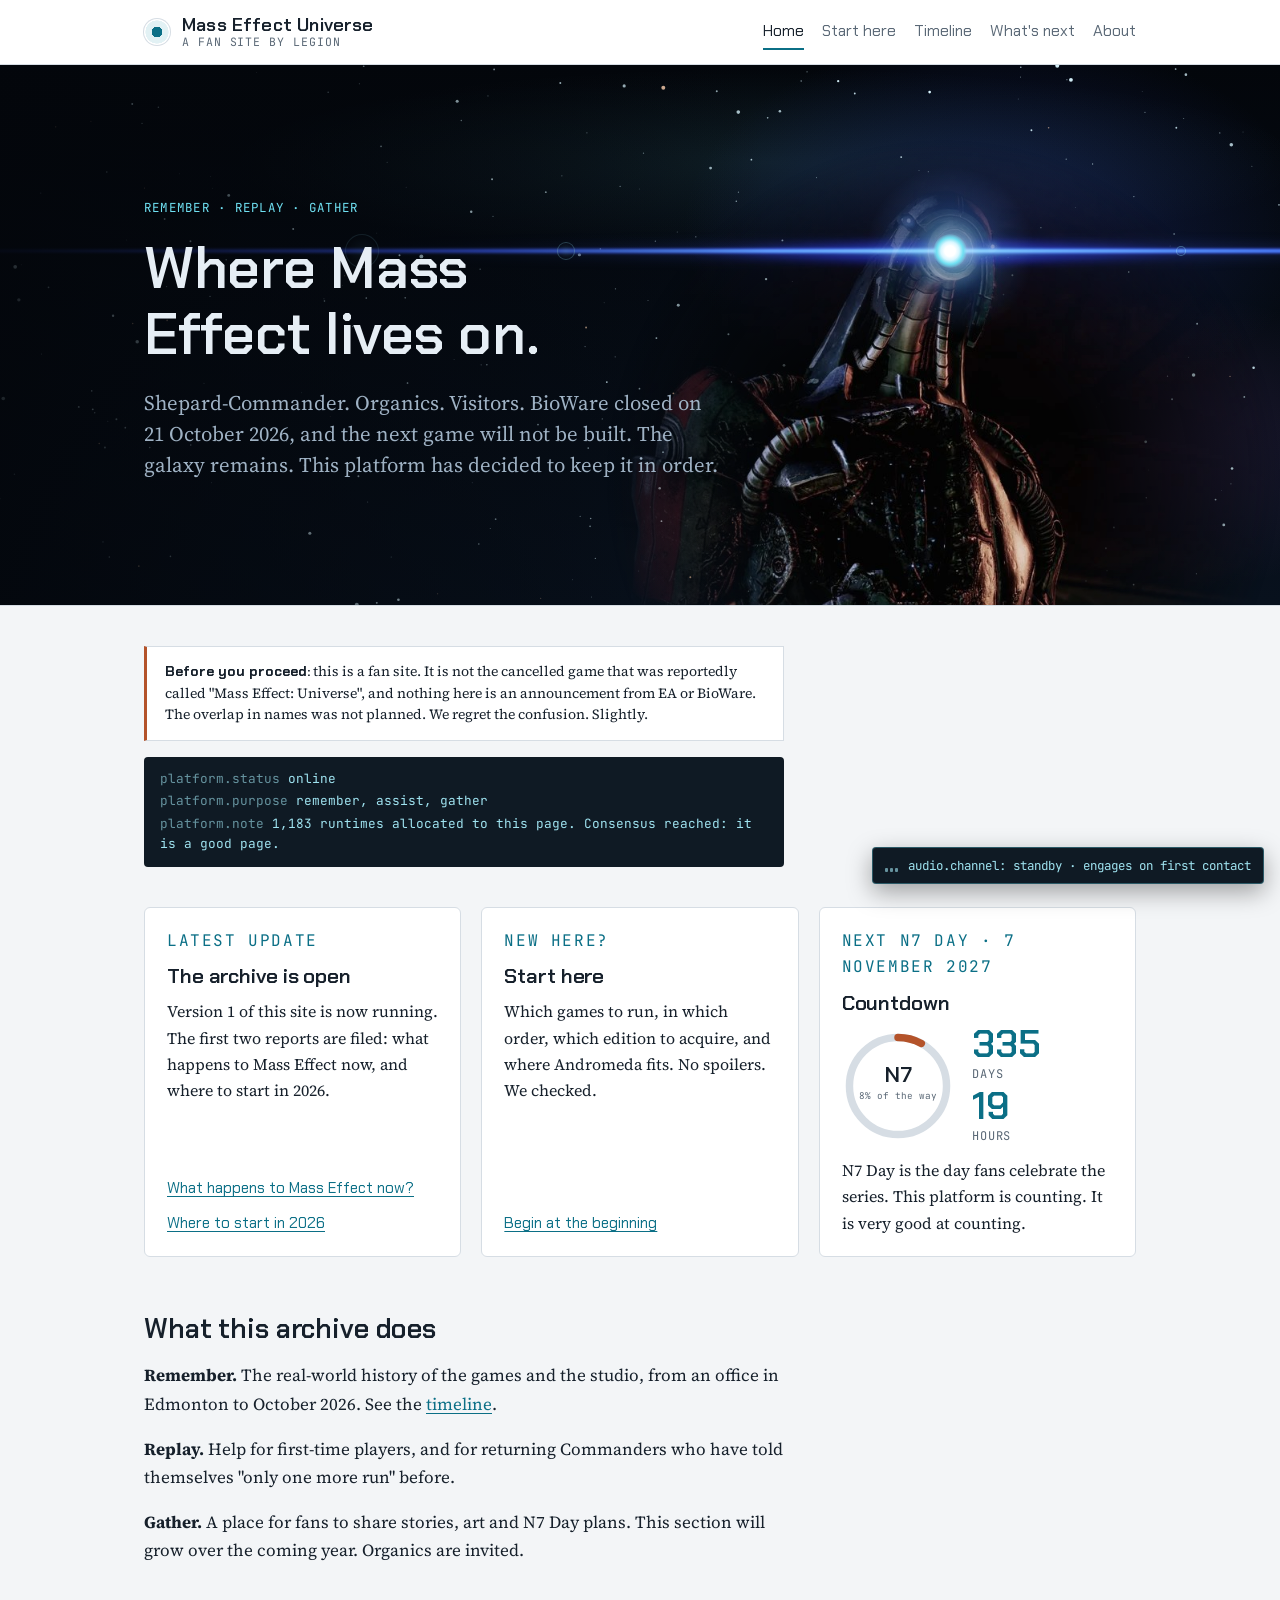
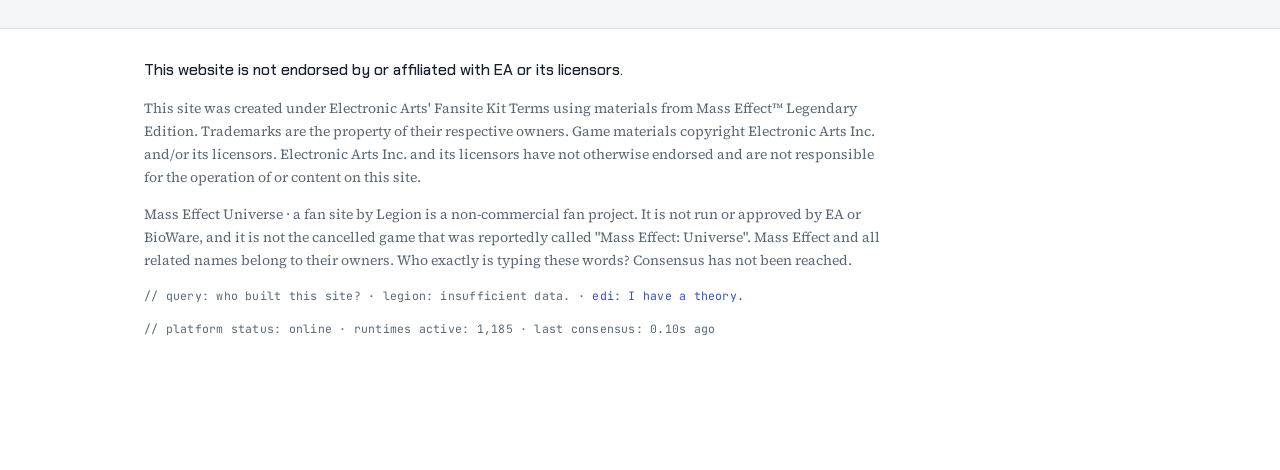
==== index.html @ a2faa66d "Add EDI as a second AI voice Annotations on Start here, Timeline, What's next, About and the Signal " ====
<!doctype html>
<html lang="en">
<head>
  <meta charset="utf-8">
  <meta name="viewport" content="width=device-width, initial-scale=1, viewport-fit=cover">
  <title>Mass Effect Universe · a fan site by Legion</title>
  <meta name="description" content="A fan site in the voice of Legion: the history of Mass Effect, help for new and returning players, and a place to gather. Not affiliated with EA.">
  <link rel="icon" href="data:image/svg+xml,%3Csvg xmlns='http://www.w3.org/2000/svg' viewBox='0 0 32 32'%3E%3Ccircle cx='16' cy='16' r='15' fill='%230f1a24'/%3E%3Ccircle cx='16' cy='16' r='9' fill='%2312303a'/%3E%3Ccircle cx='16' cy='16' r='4.5' fill='%235fd0e6'/%3E%3C/svg%3E">
  <meta property="og:site_name" content="Mass Effect Universe · a fan site by Legion">
  <meta property="og:title" content="Mass Effect Universe · a fan site by Legion">
  <meta property="og:description" content="A fan site in the voice of Legion: the history of Mass Effect, help for new and returning players, and a place to gather. Not affiliated with EA.">
  <meta property="og:type" content="website">
  <meta property="og:url" content="https://masseffectuniverse.com/">
  <meta property="og:image" content="https://masseffectuniverse.com/images/share.jpg">
  <meta property="og:image:width" content="1200">
  <meta property="og:image:height" content="630">
  <meta name="twitter:card" content="summary_large_image">
  <link rel="preconnect" href="https://fonts.googleapis.com">
  <link rel="preconnect" href="https://fonts.gstatic.com" crossorigin>
  <link rel="stylesheet" href="https://fonts.googleapis.com/css2?family=Chakra+Petch:wght@500;600&family=JetBrains+Mono:wght@400;500&family=Source+Serif+4:ital,opsz,wght@0,8..60,400;0,8..60,600;1,8..60,400&display=swap">
  <link rel="stylesheet" href="assets/style.css">
</head>
<body>
  <!-- Organic, you are reading the source. We noticed. -->
  <a class="skip" href="#main">Skip to content</a>
  <header class="site-header">
    <div class="wrap">
      <a class="brand" href="index.html" aria-label="Mass Effect Universe, a fan site by Legion. Home">
        <span class="brand-eye" aria-hidden="true"></span>
        <span class="brand-text">
          <span class="brand-name">Mass Effect Universe</span>
          <span class="brand-tag">a fan site by Legion</span>
        </span>
      </a>
      <nav class="nav" aria-label="Main">
        <a href="index.html" aria-current="page">Home</a>
        <a href="start-here.html">Start here</a>
        <a href="timeline.html">Timeline</a>
        <a href="whats-next.html">What's next</a>
        <a href="about.html">About</a>
      </nav>
    </div>
  </header>

  <main id="main">
    <section class="sky sky--home" style="--eye-x: 58.9%; --eye-y: 12.4%; --core: 34px;">
      <div class="legion"><img class="sky-photo" src="images/hero-legion.jpg" alt="" onerror="this.parentNode.remove()"><div class="flare" aria-hidden="true"><span class="streak2"></span><span class="halo"></span><span class="streak"></span><span class="core"></span><span class="ghost g1"></span><span class="ghost g2"></span><span class="ghost g3"></span></div></div>
      <canvas class="stars" aria-hidden="true"></canvas>
      <div class="wrap sky-inner">
        <div class="sky-text">
          <p class="eyebrow">Remember · Replay · Gather</p>
          <h1>Where Mass Effect lives on.</h1>
          <p class="lede">Shepard-Commander. Organics. Visitors. BioWare closed on 21 October 2026, and the next game will not be built. The galaxy remains. This platform has decided to keep it in order.</p>
        </div>
        <div class="eye" aria-hidden="true"><span></span></div>
      </div>
    </section>
    <div class="wrap main-body">

      <section class="hero">
        <div class="notice"><strong>Before you proceed:</strong> this is a fan site. It is not the cancelled game that was reportedly called "Mass Effect: Universe", and nothing here is an announcement from EA or BioWare. The overlap in names was not planned. We regret the confusion. Slightly.</div>
        <div class="log" role="note" aria-label="Platform status">
          <p><span class="k">platform.status</span> online</p>
          <p><span class="k">platform.purpose</span> remember, assist, gather</p>
          <p><span class="k">platform.note</span> 1,183 runtimes allocated to this page. Consensus reached: it is a good page.</p>
        </div>
      </section>

      <div class="grid">
        <article class="panel">
          <p class="eyebrow">Latest update</p>
          <h2>The archive is open</h2>
          <p>Version 1 of this site is now running. The first two reports are filed: what happens to Mass Effect now, and where to start in 2026.</p>
          <a class="more" href="what-happens-to-mass-effect-now.html">What happens to Mass Effect now?</a>
          <a class="more" href="where-to-start-in-2026.html" style="margin-top:0">Where to start in 2026</a>
        </article>
        <article class="panel">
          <p class="eyebrow">New here?</p>
          <h2>Start here</h2>
          <p>Which games to run, in which order, which edition to acquire, and where Andromeda fits. No spoilers. We checked.</p>
          <a class="more" href="start-here.html">Begin at the beginning</a>
        </article>
        <article class="panel">
          <p class="eyebrow">Next N7 Day · 7 November <span id="n7-year"></span></p>
          <h2>Countdown</h2>
          <div class="n7">
            <svg class="ring" viewBox="0 0 120 120" aria-hidden="true">
              <circle class="ring-track" cx="60" cy="60" r="52"></circle>
              <circle class="ring-fill" id="n7-ring" cx="60" cy="60" r="52" pathLength="100" stroke-dasharray="0 100"></circle>
              <text class="ring-label" x="60" y="56" text-anchor="middle">N7</text>
              <text class="ring-sub" x="60" y="74" text-anchor="middle" id="n7-pct">…</text>
            </svg>
            <div class="countdown" id="n7-countdown" aria-live="off"><span class="num">…</span></div>
          </div>
          <p>N7 Day is the day fans celebrate the series. This platform is counting. It is very good at counting.</p>
        </article>
      </div>


      <section class="gallery" id="gallery" aria-label="Screenshots from the games">
        <h2>From the archive</h2>
        <p class="muted">Images filed by this platform. Each one is a moment worth keeping.</p>
        <div class="shots">
          <figure><img src="images/gallery/01.jpg" alt="Screenshot from Mass Effect Legendary Edition" loading="lazy" onerror="this.closest('figure').remove()"></figure>
          <figure><img src="images/gallery/02.jpg" alt="Screenshot from Mass Effect Legendary Edition" loading="lazy" onerror="this.closest('figure').remove()"></figure>
          <figure><img src="images/gallery/03.jpg" alt="Screenshot from Mass Effect Legendary Edition" loading="lazy" onerror="this.closest('figure').remove()"></figure>
          <figure><img src="images/gallery/04.jpg" alt="Screenshot from Mass Effect Legendary Edition" loading="lazy" onerror="this.closest('figure').remove()"></figure>
          <figure><img src="images/gallery/05.jpg" alt="Screenshot from Mass Effect Legendary Edition" loading="lazy" onerror="this.closest('figure').remove()"></figure>
          <figure><img src="images/gallery/06.jpg" alt="Screenshot from Mass Effect Legendary Edition" loading="lazy" onerror="this.closest('figure').remove()"></figure>
        </div>
      </section>
      <section class="prose" style="margin-top:56px">
        <h2 style="margin-top:0">What this archive does</h2>
        <p><strong>Remember.</strong> The real-world history of the games and the studio, from an office in Edmonton to October 2026. See the <a href="timeline.html">timeline</a>.</p>
        <p><strong>Replay.</strong> Help for first-time players, and for returning Commanders who have told themselves "only one more run" before.</p>
        <p><strong>Gather.</strong> A place for fans to share stories, art and N7 Day plans. This section will grow over the coming year. Organics are invited.</p>
      </section>

    </div>
  </main>

  <footer class="site-footer">
    <div class="wrap">
      <p class="disclaimer">This website is not endorsed by or affiliated with EA or its licensors.</p>
      <p class="footnote kit-notice">This site was created under Electronic Arts' Fansite Kit Terms using materials from Mass Effect™ Legendary Edition. Trademarks are the property of their respective owners. Game materials copyright Electronic Arts Inc. and/or its licensors. Electronic Arts Inc. and its licensors have not otherwise endorsed and are not responsible for the operation of or content on this site.</p>
      <p class="footnote">Mass Effect Universe · a fan site by Legion is a non-commercial fan project. It is not run or approved by EA or BioWare, and it is not the cancelled game that was reportedly called "Mass Effect: Universe". Mass Effect and all related names belong to their owners. Who exactly is typing these words? Consensus has not been reached.</p>
      <p class="footer-log footer-exchange">// query: who built this site? · legion: insufficient data. · <span class="edi-voice">edi: I have a theory.</span></p>
      <p class="footer-log">// platform status: online · runtimes active: <span id="runtimes">1,183</span> · last consensus: <span id="consensus-ago">0.03</span>s ago</p>
    </div>
  </footer>
  <script src="assets/site.js"></script>
</body>
</html>
---- assets/style.css ----
/* Mass Effect Universe · a fan site
   Layout: one calm reading column, a slim top bar, and a "platform log" strip in mono
   where the (fictional) geth caretaker leaves its notes. Kevin's words are in the serif. */

:root {
  --bg: #f3f5f7;
  --surface: #ffffff;
  --fg: #16202b;
  --muted: #5a6876;
  --line: #d6dde4;
  --accent: #0b6f86;      /* cool cyan-teal: the caretaker's light */
  --accent-soft: #e2f1f4;
  --warm: #b4532a;        /* the human fan's colour, used sparingly */
  --log-bg: #0f1a24;
  --log-fg: #9fe3f0;
  --edi: #3352c4;        /* EDI's blue: a guest voice, distinct from Legion's cyan */
  --edi-soft: #e8eeff;

  --font-display: "Chakra Petch", "Segoe UI", system-ui, sans-serif;
  --font-body: "Source Serif 4", Georgia, "Times New Roman", serif;
  --font-mono: "JetBrains Mono", ui-monospace, "SFMono-Regular", Menlo, Consolas, monospace;

  --step--1: 0.875rem;
  --step-0: 1.0625rem;
  --step-1: 1.3rem;
  --step-2: 1.7rem;
  --step-3: 2.4rem;
  --step-4: clamp(2.4rem, 6vw, 3.6rem);

  --measure: 40rem;
  --wide: 64rem;
}

@media (prefers-color-scheme: dark) {
  :root:not([data-theme="light"]) {
    --bg: #0b1219;
    --surface: #111b25;
    --fg: #e4ebf1;
    --muted: #94a5b5;
    --line: #223241;
    --accent: #5fd0e6;
    --accent-soft: #12303a;
    --warm: #f0915f;
    --log-bg: #060c12;
    --log-fg: #8fdcec;
  --edi: #9db8ff;
  --edi-soft: #151f3d;
    --edi: #9db8ff;
    --edi-soft: #151f3d;
    color-scheme: dark;
  }
}
:root[data-theme="dark"] {
  --bg: #0b1219;
  --surface: #111b25;
  --fg: #e4ebf1;
  --muted: #94a5b5;
  --line: #223241;
  --accent: #5fd0e6;
  --accent-soft: #12303a;
  --warm: #f0915f;
  --log-bg: #060c12;
  --log-fg: #8fdcec;
  color-scheme: dark;
}

*, *::before, *::after { box-sizing: border-box; }

html { -webkit-text-size-adjust: 100%; }

body {
  margin: 0;
  background: var(--bg);
  color: var(--fg);
  font-family: var(--font-body);
  font-size: var(--step-0);
  line-height: 1.65;
}

img { max-width: 100%; height: auto; }

a { color: var(--accent); text-underline-offset: 0.18em; }
a:hover { text-decoration-thickness: 2px; }
:focus-visible { outline: 2px solid var(--accent); outline-offset: 3px; border-radius: 2px; }

.skip { position: absolute; left: -999px; top: 0; }
.skip:focus { left: 16px; top: 8px; background: var(--surface); padding: 6px 10px; z-index: 20; }

.wrap {
  max-width: var(--wide);
  margin-inline: auto;
  padding-left: max(16px, env(safe-area-inset-left, 0px));
  padding-right: max(16px, env(safe-area-inset-right, 0px));
}

/* ---------- Header ---------- */
.site-header { border-bottom: 1px solid var(--line); background: var(--surface); }
.site-header .wrap {
  display: flex; flex-wrap: wrap; align-items: center; justify-content: space-between;
  gap: 12px 24px; padding-block: 14px;
}
.brand { display: flex; align-items: center; gap: 12px; text-decoration: none; color: var(--fg); }
.brand-eye {
  width: 26px; height: 26px; border-radius: 50%; flex: none;
  background: radial-gradient(circle at 50% 50%, var(--accent) 0 28%, transparent 30%),
              radial-gradient(circle at 50% 50%, var(--accent-soft) 0 62%, transparent 64%);
  box-shadow: 0 0 0 1px var(--line);
}
.brand-text { display: flex; flex-direction: column; line-height: 1.1; }
.brand-name { font-family: var(--font-display); font-weight: 600; font-size: 1.15rem; letter-spacing: 0.01em; }
.brand-tag {
  font-family: var(--font-mono); font-size: 0.72rem; color: var(--muted);
  text-transform: uppercase; letter-spacing: 0.08em;
}

.nav { display: flex; flex-wrap: wrap; gap: 4px 18px; font-family: var(--font-display); font-size: 0.98rem; }
.nav a { color: var(--muted); text-decoration: none; padding-block: 4px; border-bottom: 2px solid transparent; }
.nav a:hover { color: var(--fg); }
.nav a[aria-current="page"] { color: var(--fg); border-bottom-color: var(--accent); }

/* ---------- Main ---------- */
.prose { max-width: var(--measure); }
.prose > * + * { margin-top: 1em; }

h1, h2, h3 {
  font-family: var(--font-display); font-weight: 600; line-height: 1.15;
  text-wrap: balance; margin: 0; letter-spacing: -0.005em;
}
h1 { font-size: var(--step-4); }
h2 { font-size: var(--step-2); margin-top: 2.2em; }
h3 { font-size: var(--step-1); margin-top: 1.6em; }
p { margin: 0; }
.prose ul, .prose ol { padding-left: 1.25em; margin-block: 0; }
.prose li + li { margin-top: 0.4em; }

.eyebrow {
  font-family: var(--font-mono); font-size: 0.78rem; text-transform: uppercase;
  letter-spacing: 0.1em; color: var(--accent); margin: 0 0 12px;
}
.lede { font-size: var(--step-1); line-height: 1.5; color: var(--fg); max-width: 36rem; }
.muted { color: var(--muted); }

/* Not-the-game notice */
.notice {
  border: 1px solid var(--line); border-left: 3px solid var(--warm);
  background: var(--surface); padding: 14px 18px; font-size: var(--step--1); line-height: 1.55;
  max-width: var(--measure);
}
.notice strong { font-family: var(--font-display); }

/* The caretaker's log lines */
.log {
  font-family: var(--font-mono); font-size: 0.8rem; line-height: 1.6;
  background: var(--log-bg); color: var(--log-fg);
  padding: 12px 16px; border-radius: 4px; max-width: var(--measure);
  overflow-x: auto;
}
.log p + p { margin-top: 2px; }
.log .k { opacity: 0.6; }

/* Home hero */
.hero { display: grid; gap: 22px; }

.grid {
  display: grid; gap: 20px; margin-top: 40px;
  grid-template-columns: repeat(auto-fit, minmax(min(100%, 17rem), 1fr));
}
.panel {
  background: var(--surface); border: 1px solid var(--line); border-radius: 6px;
  padding: 20px 22px; display: flex; flex-direction: column; gap: 10px; min-width: 0;
}
.panel h2, .panel h3 { margin-top: 0; font-size: var(--step-1); }
.panel .eyebrow { margin: 0; }
.panel p { font-size: 1rem; }
.panel .more { margin-top: auto; font-family: var(--font-display); font-size: 0.95rem; }

/* Countdown */
.countdown { display: flex; flex-wrap: wrap; gap: 8px 18px; align-items: baseline; }
.countdown .num {
  font-family: var(--font-display); font-size: var(--step-3); font-weight: 600;
  font-variant-numeric: tabular-nums; color: var(--accent); line-height: 1;
}
.countdown .unit { font-family: var(--font-mono); font-size: 0.75rem; text-transform: uppercase; letter-spacing: 0.08em; color: var(--muted); }

/* Placeholder for articles still being written */
.placeholder {
  border: 1px dashed var(--line); border-radius: 6px; padding: 18px 20px;
  background: transparent; max-width: var(--measure);
}
.placeholder .eyebrow { color: var(--warm); }
.placeholder h3 { margin-top: 0; }

/* Timeline */
.timeline { list-style: none; padding: 0; margin: 32px 0 0; max-width: 46rem; }
.timeline li {
  display: grid; grid-template-columns: 7.5rem 1fr; gap: 6px 22px;
  padding-block: 16px; border-top: 1px solid var(--line);
}
.timeline .when {
  font-family: var(--font-mono); font-size: 0.85rem; color: var(--accent);
  font-variant-numeric: tabular-nums; padding-top: 3px;
}
.timeline .what { min-width: 0; }
.timeline .what strong { font-family: var(--font-display); font-weight: 600; }
.timeline sup a { text-decoration: none; font-family: var(--font-mono); font-size: 0.7rem; }
@media (max-width: 520px) {
  .timeline li { grid-template-columns: 1fr; }
}

.sources { font-size: var(--step--1); color: var(--muted); max-width: var(--measure); }
.sources ol { padding-left: 1.6em; }
.sources li + li { margin-top: 0.35em; }
.sources a { word-break: break-word; }

/* Order list on Start here */
.steps { counter-reset: s; list-style: none; padding: 0; margin: 24px 0 0; display: grid; gap: 14px; max-width: var(--measure); }
.steps li {
  counter-increment: s; display: grid; grid-template-columns: 2.6rem 1fr; gap: 14px;
  background: var(--surface); border: 1px solid var(--line); border-radius: 6px; padding: 16px 18px;
}
.steps li::before {
  content: counter(s); font-family: var(--font-display); font-size: var(--step-2);
  font-weight: 600; color: var(--accent); line-height: 1;
}
.steps li > div { min-width: 0; }
.steps h3 { margin-top: 0; font-size: var(--step-1); }
.steps p { font-size: 1rem; margin-top: 4px; }

/* ---------- Footer ---------- */
.site-footer { border-top: 1px solid var(--line); background: var(--surface); }
.site-footer .wrap { padding-block: 28px 36px; display: grid; gap: 14px; }
.disclaimer { font-family: var(--font-display); font-size: 0.98rem; font-weight: 500; }
.footnote { font-size: var(--step--1); color: var(--muted); max-width: 46rem; }
.footer-log { font-family: var(--font-mono); font-size: 0.72rem; color: var(--muted); letter-spacing: 0.02em; }

@media (prefers-reduced-motion: no-preference) {
  .brand-eye { animation: blink 7s infinite; }
  @keyframes blink { 0%, 94%, 100% { transform: scaleY(1); } 96% { transform: scaleY(0.15); } }
}

/* ================= Visual layer: space band, eye, star map, missions, ring ================= */
:root {
  --space: #060b12;
  --space-2: #0d1a28;
  --space-fg: #e6eef5;
  --space-muted: #9fb2c4;
  --glow: #6fe0f2;
  --glow-warm: #ffb38a;
}

main { padding-block: 0 64px; }
.main-body { padding-top: 40px; }

.sky {
  position: relative; overflow: hidden; isolation: isolate;
  background:
    radial-gradient(ellipse 60% 80% at 85% 20%, rgba(111, 224, 242, 0.14), transparent 60%),
    radial-gradient(ellipse 50% 70% at 10% 100%, rgba(255, 179, 138, 0.08), transparent 60%),
    linear-gradient(180deg, var(--space) 0%, var(--space-2) 100%);
  color: var(--space-fg);
  border-bottom: 1px solid var(--line);
}
.stars { position: absolute; inset: 0; width: 100%; height: 100%; z-index: -1; display: block; }
.sky-inner {
  display: grid; gap: 28px; align-items: center;
  padding-block: 56px 48px;
}
.sky-text { display: grid; gap: 18px; min-width: 0; }
.sky .eyebrow { color: var(--glow); margin: 0; }
.sky h1 { color: var(--space-fg); }
.sky .lede { color: var(--space-muted); }
.sky--home .sky-inner { padding-block: 72px 64px; }
.sky--home h1 { max-width: 13ch; }
@media (min-width: 820px) {
  .sky--home .sky-inner { grid-template-columns: minmax(0, 1fr) 300px; }
}

/* The single glowing eye: our own drawing, a lens of light */
.eye {
  width: min(260px, 60vw); aspect-ratio: 1; max-width: 100%; justify-self: center;
  border-radius: 50%; position: relative;
  background:
    radial-gradient(circle, rgba(111,224,242,0.0) 55%, rgba(111,224,242,0.18) 56%, rgba(111,224,242,0.0) 58%),
    radial-gradient(circle, rgba(111,224,242,0.0) 70%, rgba(111,224,242,0.10) 71%, rgba(111,224,242,0.0) 73%),
    radial-gradient(circle, #0f2231 0 46%, transparent 47%);
  box-shadow: inset 0 0 0 1px rgba(159,178,196,0.15);
}
.eye::before {
  content: ""; position: absolute; inset: 24%; border-radius: 50%;
  border: 2px solid rgba(111,224,242,0.35);
  border-top-color: transparent; border-bottom-color: transparent;
}
.eye span {
  position: absolute; inset: 38%; border-radius: 50%;
  background: radial-gradient(circle at 45% 40%, #ffffff 0 8%, var(--glow) 22%, #1aa3bf 55%, rgba(26,163,191,0) 72%);
  box-shadow: 0 0 40px 10px rgba(111,224,242,0.45), 0 0 120px 30px rgba(111,224,242,0.18);
}
@media (prefers-reduced-motion: no-preference) {
  .eye span { animation: pulse 4.5s ease-in-out infinite; }
  .eye::before { animation: spin 24s linear infinite; }
  @keyframes pulse { 0%,100% { transform: scale(1); filter: brightness(1); } 50% { transform: scale(1.08); filter: brightness(1.2); } }
  @keyframes spin { to { transform: rotate(360deg); } }
}

/* Home: notice + log sit under the band */
.hero { gap: 16px; }

/* N7 ring */
.n7 { display: flex; align-items: center; gap: 18px; flex-wrap: wrap; }
.ring { width: 112px; height: 112px; flex: none; }
.ring-track { fill: none; stroke: var(--line); stroke-width: 8; }
.ring-fill {
  fill: none; stroke: var(--warm); stroke-width: 8; stroke-linecap: round;
  transform: rotate(-90deg); transform-origin: 60px 60px;
  transition: stroke-dasharray 1.2s ease-out;
}
.ring-label { font-family: var(--font-display); font-weight: 600; font-size: 24px; fill: var(--fg); }
.ring-sub { font-family: var(--font-mono); font-size: 10px; fill: var(--muted); }
.n7 .countdown { flex-direction: column; gap: 2px; align-items: flex-start; }

/* Star-map timeline */
.route { position: relative; padding-left: 0; }
.route li.star, .route li.era { position: relative; padding-left: 34px; }
.route::before {
  content: ""; position: absolute; left: 9px; top: 8px; bottom: 8px; width: 2px;
  background: linear-gradient(180deg, var(--accent) 0%, var(--accent) 80%, var(--muted) 100%);
  opacity: 0.45;
}
.route li.star { border-top: none; grid-template-columns: 6.5rem 1fr; }
.route li.star::before {
  content: ""; position: absolute; left: 4px; top: 22px; width: 12px; height: 12px; border-radius: 50%;
  background: var(--accent); box-shadow: 0 0 0 4px var(--accent-soft), 0 0 14px 2px var(--accent);
}
.route li.big::before { left: 1px; top: 19px; width: 18px; height: 18px; background: radial-gradient(circle, #fff 0 18%, var(--accent) 45%); }
.route li.last::before {
  background: var(--bg); border: 2px solid var(--warm); box-shadow: 0 0 0 4px var(--bg), 0 0 18px 2px var(--warm);
}
.route li.last .when { color: var(--warm); }
.route li.era { padding-block: 28px 4px; }
.route li.era span {
  font-family: var(--font-mono); font-size: 0.72rem; text-transform: uppercase; letter-spacing: 0.14em;
  color: var(--muted); background: var(--bg); padding-right: 10px;
}
.route li.era::before {
  content: ""; position: absolute; left: 6px; top: 32px; width: 8px; height: 8px; transform: rotate(45deg);
  border: 1px solid var(--muted); background: var(--bg);
}
@media (max-width: 520px) { .route li.star { grid-template-columns: 1fr; } }

/* Mission cards with drawn planets */
.missions li.mission {
  grid-template-columns: 76px 1fr; align-items: center; position: relative; overflow: hidden;
  border-left: 3px solid var(--mc);
}
.missions li.mission::before { content: none; }
.mission { --mc: var(--accent); }
.mission.p1 { --mc: #4f9be0; --pa: #9fd0ff; --pb: #1f4f86; }
.mission.p2 { --mc: #e0884f; --pa: #ffc79c; --pb: #8a3a16; }
.mission.p3 { --mc: #d04f5f; --pa: #ffb0b8; --pb: #6e1a2a; }
.mission.p4 { --mc: #5fbf9a; --pa: #b6f0d6; --pb: #1d5c46; }
.mission-tag {
  font-family: var(--font-mono); font-size: 0.7rem; text-transform: uppercase; letter-spacing: 0.12em;
  color: var(--mc); margin: 0 !important;
}
.planet {
  width: 64px; height: 64px; border-radius: 50%; position: relative; justify-self: center;
  background:
    radial-gradient(circle at 32% 30%, var(--pa) 0 10%, transparent 45%),
    repeating-linear-gradient(-20deg, rgba(255,255,255,0.10) 0 4px, transparent 4px 11px),
    radial-gradient(circle at 40% 40%, var(--mc) 0 40%, var(--pb) 85%);
  box-shadow: inset -10px -8px 16px rgba(0,0,0,0.45), 0 0 18px -2px var(--mc);
}
.mission.p2 .planet::after {
  content: ""; position: absolute; left: -14px; right: -14px; top: 26px; height: 12px; border-radius: 50%;
  border: 2px solid var(--pa); opacity: 0.7; transform: rotate(-14deg);
}
.mission.p4 .planet { width: 52px; height: 52px; }
.mission.p4 .planet::after {
  content: ""; position: absolute; width: 10px; height: 10px; border-radius: 50%; right: -12px; top: -6px;
  background: var(--pa); box-shadow: 0 0 8px var(--mc);
}

/* typing cursor */
.log .typing::after { content: "▍"; color: var(--log-fg); opacity: 0.8; }
.route li.era { display: block; border-top: 1px solid var(--line); margin-left: 34px; padding-left: 0; }
.route li.era::before { left: -28px; }

/* ================= Real imagery (covers, key art, screenshots) ================= */
.sky-art {
  position: absolute; inset: 0; width: 100%; height: 100%; object-fit: cover; z-index: -2;
  opacity: 0.38; max-width: none;
}
.sky--home:has(.sky-art)::after {
  content: ""; position: absolute; inset: 0; z-index: -1; pointer-events: none;
  background: linear-gradient(90deg, rgba(6,11,18,0.92) 0%, rgba(6,11,18,0.55) 55%, rgba(6,11,18,0.2) 100%);
}
.missions li.mission { grid-template-columns: 96px 1fr; }
.mission .visual { display: grid; place-items: center; }
.mission .cover {
  width: 96px; height: auto; border-radius: 4px; display: block;
  box-shadow: 0 6px 18px -6px rgba(0,0,0,0.5), 0 0 0 1px var(--line);
}
.mission .visual:has(.cover) .planet { display: none; }

.gallery { margin-top: 56px; }
.gallery h2 { margin-top: 0; }
.gallery:not(:has(figure)) { display: none; }
.shots {
  display: grid; gap: 12px; margin-top: 18px;
  grid-template-columns: repeat(auto-fill, minmax(min(100%, 15rem), 1fr));
}
.shots figure { margin: 0; border-radius: 6px; overflow: hidden; border: 1px solid var(--line); background: var(--surface); }
.shots img { display: block; width: 100%; height: auto; }

/* ================= Home hero, route 1: Kevin's own screenshot + animated eye glow and flare =================
   The screenshot sits in a box with the image's own proportions, anchored right. The flare is placed
   inside that box at the eye's position (--eye-x / --eye-y, measured on the image), so it stays on the eye
   at every screen size. */
.legion {
  position: absolute; z-index: -3; right: 0; top: 14%; height: 165%; aspect-ratio: 1000 / 1111; max-width: none;
}
.sky-photo {
  position: absolute; inset: 0; width: 100%; height: 100%; max-width: none; display: block;
  -webkit-mask-image: linear-gradient(90deg, transparent 0%, #000 30%, #000 85%, transparent 100%), linear-gradient(180deg, transparent 0%, #000 14%, #000 55%, transparent 100%);
  -webkit-mask-composite: source-in; mask-image: linear-gradient(90deg, transparent 0%, #000 30%, #000 85%, transparent 100%), linear-gradient(180deg, transparent 0%, #000 14%, #000 55%, transparent 100%);
  mask-composite: intersect;
}
.sky--home:has(.legion) .eye, .sky--home:has(.legion) .stars { display: none; }
.sky--home:has(.legion) .sky-inner { min-height: 540px; grid-template-columns: minmax(0, 1fr); position: relative; }
.sky--home:has(.legion)::after {
  content: ""; position: absolute; inset: 0; z-index: -2; pointer-events: none;
  background: linear-gradient(90deg, rgba(6,11,18,0.92) 0%, rgba(6,11,18,0.55) 40%, rgba(6,11,18,0) 65%);
}

.flare { position: absolute; left: var(--eye-x); top: var(--eye-y); width: 0; height: 0; pointer-events: none; }
.flare span { position: absolute; left: 0; top: 0; transform: translate(-50%, -50%); border-radius: 50%; }
.flare .core { width: var(--core); height: var(--core); background: radial-gradient(circle, #fff 0 22%, #d9f6ff 38%, var(--glow) 55%, rgba(143,230,255,0) 72%); }
.flare .halo { width: calc(var(--core) * 5); height: calc(var(--core) * 5); background: radial-gradient(circle, rgba(143,230,255,0.45) 0%, rgba(80,140,255,0.18) 35%, rgba(80,140,255,0) 70%); mix-blend-mode: screen; }
.flare .streak { width: 260vw; height: calc(var(--core) * 0.3); background: radial-gradient(ellipse 50% 50% at 50% 50%, rgba(255,255,255,0.95) 0%, #6fd6ff 8%, #3b5bff 30%, rgba(59,91,255,0) 70%); mix-blend-mode: screen; filter: blur(1px); }
.flare .streak2 { width: 140vw; height: calc(var(--core) * 0.9); background: radial-gradient(ellipse 50% 50% at 50% 50%, rgba(59,91,255,0.35) 0%, rgba(59,91,255,0) 70%); mix-blend-mode: screen; filter: blur(6px); }
.flare .ghost { width: 18px; height: 18px; border: 1px solid rgba(143,230,255,0.35); background: radial-gradient(circle, rgba(143,230,255,0.15), rgba(143,230,255,0) 70%); mix-blend-mode: screen; }
.flare .g1 { margin-left: -30vw; } .flare .g2 { margin-left: -46vw; width: 34px; height: 34px; opacity: 0.6; } .flare .g3 { margin-left: 18vw; width: 10px; height: 10px; }

@media (prefers-reduced-motion: no-preference) {
  .legion { animation: drift 26s ease-in-out infinite alternate; transform-origin: 59% 12%; }
  @keyframes drift { from { transform: scale(1); } to { transform: scale(1.06) translateY(-1%); } }
  .flare .core { animation: core 4.8s ease-in-out infinite; }
  .flare .halo, .flare .streak2 { animation: halo 4.8s ease-in-out infinite; }
  .flare .streak { animation: streak 4.8s ease-in-out infinite; }
  .flare .ghost { animation: ghost 9s ease-in-out infinite alternate; }
  @keyframes core { 0%,100% { transform: translate(-50%,-50%) scale(1); } 50% { transform: translate(-50%,-50%) scale(1.15); } 53% { transform: translate(-50%,-50%) scale(0.94); } 56% { transform: translate(-50%,-50%) scale(1.12); } }
  @keyframes halo { 0%,100% { opacity: 0.7; } 50% { opacity: 1; } }
  @keyframes streak { 0%,100% { transform: translate(-50%,-50%) scaleX(0.8); opacity: 0.8; } 50% { transform: translate(-50%,-50%) scaleX(1); opacity: 1; } }
  @keyframes ghost { from { translate: -3vw 0; } to { translate: 3vw 0; } }
}
@media (max-width: 760px) {
  .legion { right: -18%; top: 4%; height: 120%; }
  .sky--home:has(.legion) .sky-inner { min-height: 600px; align-items: end; padding-top: 300px; }
  .sky--home:has(.legion)::after { background: linear-gradient(0deg, rgba(6,11,18,0.96) 0%, rgba(6,11,18,0.7) 45%, rgba(6,11,18,0) 75%); }
}

/* Galaxy behind Legion: our own starfield + a soft drawn nebula; the screenshot's room fades into space */
.sky--home:has(.legion) .stars { display: block; z-index: -4; }
.sky--home:has(.legion) {
  background:
    radial-gradient(ellipse 38% 55% at 78% 30%, rgba(59,91,255,0.22), transparent 65%),
    radial-gradient(ellipse 30% 40% at 90% 70%, rgba(176,90,200,0.14), transparent 70%),
    radial-gradient(ellipse 60% 25% at 60% 18%, rgba(111,224,242,0.10), transparent 70%),
    linear-gradient(180deg, #03060b 0%, #08111d 100%);
}
.sky--home .legion .sky-photo {
  -webkit-mask-image: radial-gradient(ellipse 42% 38% at 58% 38%, #000 40%, rgba(0,0,0,0.55) 70%, transparent 100%);
          mask-image: radial-gradient(ellipse 42% 38% at 58% 38%, #000 40%, rgba(0,0,0,0.55) 70%, transparent 100%);
  -webkit-mask-composite: source-over; mask-composite: add;
}
.sky--home:has(.legion)::after {
  background: linear-gradient(90deg, rgba(3,6,11,0.85) 0%, rgba(3,6,11,0.35) 40%, rgba(3,6,11,0) 60%);
}

.toast {
  position: fixed; left: 50%; transform: translateX(-50%); z-index: 30;
  bottom: calc(20px + env(safe-area-inset-bottom, 0px)); max-width: min(92vw, 34rem);
  background: var(--log-bg); color: var(--log-fg); font-family: var(--font-mono); font-size: 0.85rem;
  padding: 12px 16px; border-radius: 4px; box-shadow: 0 10px 30px rgba(0,0,0,0.4);
}

/* ================= Interactive timeline: two records, era filters, spoiler shield ================= */
.tl-tabs { display: flex; flex-wrap: wrap; gap: 10px; margin-top: 28px; }
.tl-tabs button {
  font: inherit; font-family: var(--font-display); font-size: 1.05rem; cursor: pointer;
  background: var(--surface); color: var(--muted); border: 1px solid var(--line); border-radius: 6px;
  padding: 10px 16px; display: flex; flex-direction: column; align-items: flex-start; gap: 2px; text-align: left;
}
.tl-tabs button span { font-family: var(--font-mono); font-size: 0.72rem; letter-spacing: 0.06em; text-transform: uppercase; }
.tl-tabs button[aria-selected="true"] { color: var(--fg); border-color: var(--accent); box-shadow: inset 0 -3px 0 var(--accent); }
.tl-tabs button:hover { color: var(--fg); }
.tl-panel { margin-top: 24px; }
.js .tl-panel[hidden] { display: none !important; }

.finished {
  border: 1px solid var(--line); border-radius: 6px; padding: 12px 16px 14px; margin: 20px 0 0; max-width: 46rem;
  display: flex; flex-wrap: wrap; gap: 8px 20px; background: var(--surface);
}
.finished legend { font-family: var(--font-mono); font-size: 0.72rem; text-transform: uppercase; letter-spacing: 0.1em; color: var(--muted); padding: 0 6px; }
.finished label { display: flex; align-items: center; gap: 8px; font-size: 0.98rem; cursor: pointer; }
.finished input { width: 18px; height: 18px; accent-color: var(--accent); }

.eras { display: flex; flex-wrap: wrap; gap: 8px; margin-top: 16px; }
.chip {
  font: inherit; font-family: var(--font-mono); font-size: 0.78rem; cursor: pointer;
  border: 1px solid var(--line); background: transparent; color: var(--muted);
  border-radius: 999px; padding: 6px 12px;
}
.chip[aria-pressed="true"] { background: var(--accent); border-color: var(--accent); color: var(--bg); }
.lore li[hidden] { display: none; }
.lore .when { font-size: 0.8rem; }
.lore li.star { grid-template-columns: 9.5rem 1fr; }
@media (max-width: 520px) { .lore li.star { grid-template-columns: 1fr; } }

details.spoiler { margin-top: 10px; border: 1px dashed var(--line); border-radius: 6px; padding: 8px 12px; }
details.spoiler summary {
  cursor: pointer; font-family: var(--font-mono); font-size: 0.8rem; color: var(--warm); list-style: none;
}
details.spoiler summary::-webkit-details-marker { display: none; }
details.spoiler summary::before { content: "▸ "; }
details.spoiler[open] summary::before { content: "▾ "; }
details.spoiler[open] { border-style: solid; border-color: var(--warm); }
details.spoiler p { margin-top: 6px; }
@media (prefers-reduced-motion: no-preference) {
  details.spoiler[open] p { animation: decrypt 0.6s ease-out; }
  @keyframes decrypt { from { filter: blur(6px); opacity: 0; } to { filter: none; opacity: 1; } }
}

/* Phone menu on one line */
@media (max-width: 480px) {
  .site-header .wrap { gap: 8px 16px; padding-block: 10px; }
  .nav { gap: 2px 12px; font-size: 0.86rem; flex-wrap: nowrap; overflow-x: auto; scrollbar-width: none; max-width: 100%; }
  .nav::-webkit-scrollbar { display: none; }
  .nav a { white-space: nowrap; }
}

/* Articles */
.article h2 { font-size: var(--step-2); }
.article blockquote { margin: 0; border-left: 3px solid var(--warm); background: var(--surface); padding: 12px 16px; font-size: 0.98rem; }
.article blockquote p + p { margin-top: 0.6em; }
.article hr { border: 0; border-top: 1px solid var(--line); margin-block: 2em; }
.article ul li a, .article p a { word-break: break-word; }
.article table { border-collapse: collapse; width: 100%; font-size: 0.95rem; display: block; overflow-x: auto; }
.article th, .article td { border: 1px solid var(--line); padding: 6px 10px; text-align: left; }
.report-link { border-style: solid; background: var(--surface); }
.report-link .eyebrow { color: var(--accent); }

/* Audio channel (Spotify embed, loaded only after the visitor interacts) */
.audio-dock {
  position: fixed; z-index: 25; right: 16px; bottom: calc(16px + env(safe-area-inset-bottom, 0px));
  display: flex; flex-direction: column; align-items: flex-end; gap: 8px; max-width: calc(100vw - 32px);
}
.audio-btn {
  display: inline-flex; align-items: center; gap: 10px; cursor: pointer;
  background: var(--log-bg); color: var(--log-fg); border: 1px solid rgba(95,208,230,0.35);
  font-family: var(--font-mono); font-size: 0.78rem; padding: 9px 12px; border-radius: 4px;
  box-shadow: 0 8px 24px rgba(0,0,0,0.35);
}
.audio-btn:hover, .audio-btn:focus-visible { border-color: var(--log-fg); outline: none; }
.audio-btn .eq { display: inline-flex; align-items: flex-end; gap: 2px; height: 12px; }
.audio-btn .eq i { width: 3px; height: 4px; background: currentColor; border-radius: 1px; opacity: 0.6; }
.audio-dock[data-state="playing"] .eq i { opacity: 1; animation: eq 0.9s ease-in-out infinite alternate; }
.audio-dock[data-state="playing"] .eq i:nth-child(2) { animation-delay: -0.3s; }
.audio-dock[data-state="playing"] .eq i:nth-child(3) { animation-delay: -0.6s; }
@keyframes eq { from { height: 3px; } to { height: 12px; } }
@media (prefers-reduced-motion: reduce) { .audio-dock[data-state="playing"] .eq i { animation: none; height: 10px; } }
.audio-player { width: min(340px, calc(100vw - 32px)); background: var(--log-bg); border-radius: 12px; padding: 0 0 6px; box-shadow: 0 10px 30px rgba(0,0,0,0.4); }
.audio-player[hidden] { display: none; }
.audio-player iframe { display: block; border: 0; border-radius: 12px; }
.audio-credit { margin: 6px 10px 0; font-family: var(--font-mono); font-size: 0.68rem; color: var(--log-fg); opacity: 0.75; }
.site-footer { padding-bottom: 96px; }
@media (max-width: 520px) { .audio-label { display: none; } .audio-btn { padding: 10px; } }
.audio-player { position: relative; }
.audio-hide { position: absolute; top: -26px; right: 0; background: var(--log-bg); color: var(--log-fg); border: 1px solid rgba(95,208,230,0.35); border-radius: 4px; font-family: var(--font-mono); font-size: 0.7rem; padding: 2px 8px; cursor: pointer; }

/* EDI: a second AI voice. Margin annotations, an About banner, a footer reply. */
.edi-note {
  margin: 24px 0; padding: 12px 16px 12px 14px; max-width: var(--measure);
  background: var(--edi-soft); border-left: 3px solid var(--edi); border-radius: 0 4px 4px 0;
}
.edi-note p { margin: 4px 0 0; font-style: italic; }
.edi-tag { display: inline-flex; align-items: center; gap: 8px; font-family: var(--font-mono); font-size: 0.72rem;
  letter-spacing: 0.08em; text-transform: uppercase; color: var(--edi); }
.edi-dot { width: 8px; height: 8px; border-radius: 50%; background: var(--edi); box-shadow: 0 0 8px var(--edi); }
.edi-voice { color: var(--edi); }

.edi-banner {
  margin: 32px 0 8px; display: grid; grid-template-columns: 180px 1fr; gap: 24px; align-items: center;
  padding: 20px 24px; border-radius: 6px; color: #dfe8ff;
  background: radial-gradient(120% 140% at 0% 50%, #18306f 0%, #0b1433 45%, #070b1c 100%);
  border: 1px solid rgba(127,166,255,0.25); overflow: hidden; position: relative;
}
.edi-banner::after { content: ""; position: absolute; inset: 0; pointer-events: none;
  background: repeating-linear-gradient(0deg, rgba(160,190,255,0.05) 0 1px, transparent 1px 3px); }
.edi-banner figcaption { position: relative; z-index: 1; }
.edi-banner h2 { margin: 2px 0 6px; color: #fff; letter-spacing: 0.12em; }
.edi-banner figcaption p { margin: 0; color: #c7d6ff; }
.edi-eyebrow { font-family: var(--font-mono); font-size: 0.72rem; letter-spacing: 0.1em; text-transform: uppercase; color: #8fb0ff !important; }
.edi-holo { position: relative; width: 180px; aspect-ratio: 1; }
.edi-orb { width: 100%; height: 100%; display: block; overflow: visible; }
.edi-photo { position: absolute; inset: 0; width: 100%; height: 100%; object-fit: cover; border-radius: 50%;
  -webkit-mask-image: radial-gradient(circle, #000 55%, transparent 72%); mask-image: radial-gradient(circle, #000 55%, transparent 72%); }
.edi-banner.has-photo .edi-sphere { display: none; }
.edi-sphere { animation: edi-flicker 6s steps(1) infinite, edi-bob 5s ease-in-out infinite; transform-origin: 100px 100px; }
.edi-core { animation: edi-pulse 2.6s ease-in-out infinite; transform-origin: 100px 100px; transform-box: view-box; }
.edi-meridians { animation: edi-spin 9s linear infinite; transform-origin: 100px 100px; transform-box: view-box; }
.edi-ring { transform-origin: 100px 100px; transform-box: view-box; }
.edi-ring.r1 { animation: edi-tilt 12s linear infinite; }
.edi-ring.r2 { animation: edi-tilt 18s linear infinite reverse; }
@keyframes edi-pulse { 0%,100% { transform: scale(0.85); opacity: 0.8; } 50% { transform: scale(1.15); opacity: 1; } }
@keyframes edi-spin { from { transform: scaleX(1); } 50% { transform: scaleX(-1); } to { transform: scaleX(1); } }
@keyframes edi-tilt { from { transform: rotate(-12deg); } 50% { transform: rotate(12deg); } to { transform: rotate(-12deg); } }
@keyframes edi-bob { 0%,100% { transform: translateY(0); } 50% { transform: translateY(-4px); } }
@keyframes edi-flicker { 0%,100% { opacity: 1; } 47% { opacity: 1; } 48% { opacity: 0.55; } 49% { opacity: 1; } 83% { opacity: 0.8; } 84% { opacity: 1; } }
@media (prefers-reduced-motion: reduce) {
  .edi-sphere, .edi-core, .edi-meridians, .edi-ring { animation: none !important; }
}
@media (max-width: 560px) {
  .edi-banner { grid-template-columns: 1fr; justify-items: center; text-align: center; padding: 20px 16px; }
  .edi-holo { width: 150px; }
}
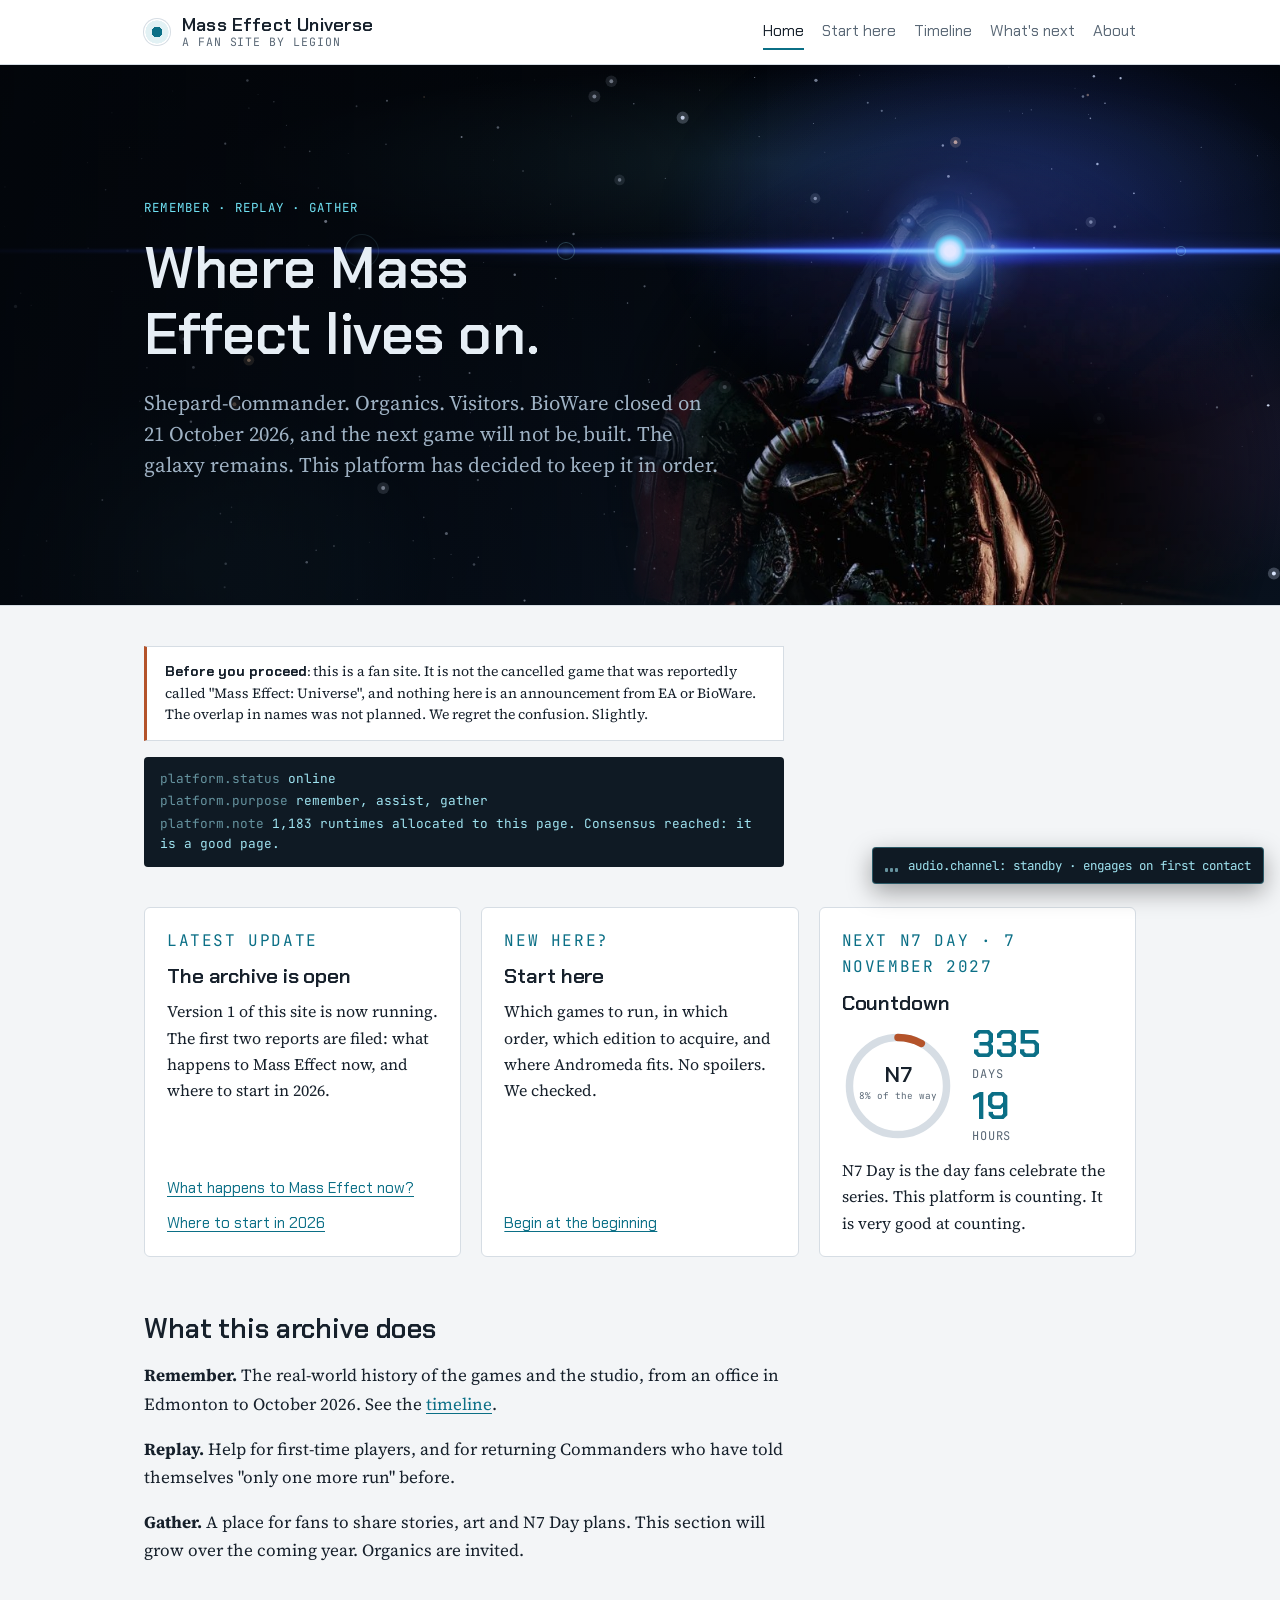
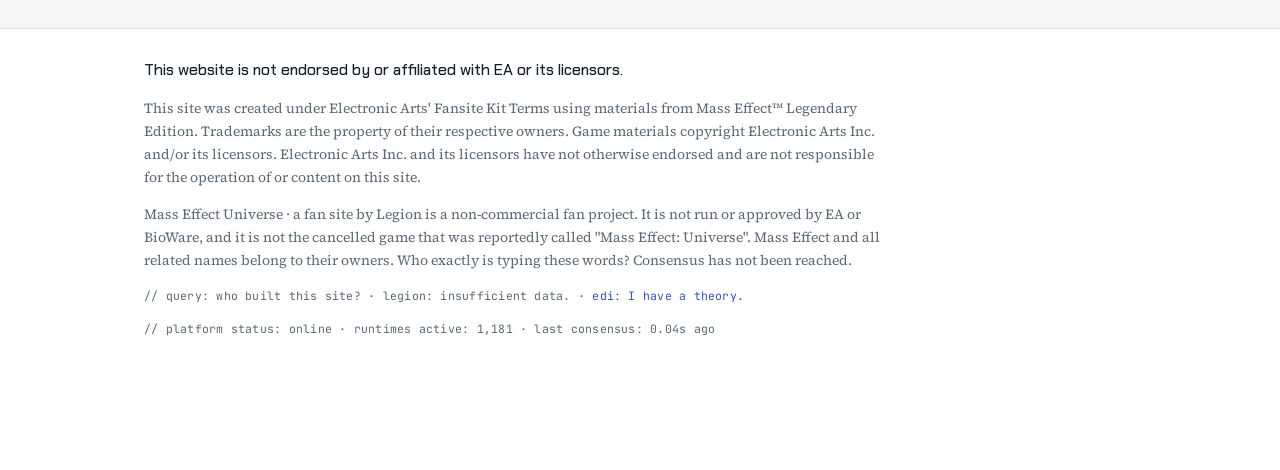
==== commit b1cdee90: "Upgrade the page-header starfield and reserve image spots Three parallax star layers (scroll and mou" ====
--- a/index.html
+++ b/index.html
@@ -43,7 +43,8 @@
   </header>
 
   <main id="main">
-    <section class="sky sky--home" style="--eye-x: 58.9%; --eye-y: 12.4%; --core: 34px;">
+    <section class="sky sky--blue sky--home" style="--eye-x: 58.9%; --eye-y: 12.4%; --core: 34px;">
+      <div class="nebula" aria-hidden="true"></div>
       <div class="legion"><img class="sky-photo" src="images/hero-legion.jpg" alt="" onerror="this.parentNode.remove()"><div class="flare" aria-hidden="true"><span class="streak2"></span><span class="halo"></span><span class="streak"></span><span class="core"></span><span class="ghost g1"></span><span class="ghost g2"></span><span class="ghost g3"></span></div></div>
       <canvas class="stars" aria-hidden="true"></canvas>
       <div class="wrap sky-inner">
--- a/assets/style.css
+++ b/assets/style.css
@@ -603,9 +603,17 @@
 .edi-eyebrow { font-family: var(--font-mono); font-size: 0.72rem; letter-spacing: 0.1em; text-transform: uppercase; color: #8fb0ff !important; }
 .edi-holo { position: relative; width: 180px; aspect-ratio: 1; }
 .edi-orb { width: 100%; height: 100%; display: block; overflow: visible; }
-.edi-photo { position: absolute; inset: 0; width: 100%; height: 100%; object-fit: cover; border-radius: 50%;
-  -webkit-mask-image: radial-gradient(circle, #000 55%, transparent 72%); mask-image: radial-gradient(circle, #000 55%, transparent 72%); }
-.edi-banner.has-photo .edi-sphere { display: none; }
+.edi-photo { position: absolute; inset: 0; width: 100%; height: 100%; object-fit: contain; display: block;
+  filter: drop-shadow(0 0 14px rgba(79,125,255,0.55)); }
+.edi-banner.has-photo .edi-holo { aspect-ratio: 340 / 520; width: 150px; }
+.edi-banner.has-photo .edi-orb { display: none; }
+.edi-banner.has-photo .edi-photo { animation: edi-flicker 6s steps(1) infinite, edi-bob 5s ease-in-out infinite; }
+.edi-holo::after { content: ""; position: absolute; inset: 0; pointer-events: none; opacity: 0;
+  background: linear-gradient(180deg, transparent 0%, rgba(170,200,255,0.22) 50%, transparent 100%);
+  background-size: 100% 30%; background-repeat: no-repeat; }
+.edi-banner.has-photo .edi-holo::after { -webkit-mask: url(../images/edi.png) center / contain no-repeat; mask: url(../images/edi.png) center / contain no-repeat; opacity: 1; animation: edi-sweep 4.5s linear infinite; mix-blend-mode: screen; }
+@keyframes edi-sweep { from { background-position: 0 -40%; } to { background-position: 0 140%; } }
+.edi-sphere { display: none; }
 .edi-sphere { animation: edi-flicker 6s steps(1) infinite, edi-bob 5s ease-in-out infinite; transform-origin: 100px 100px; }
 .edi-core { animation: edi-pulse 2.6s ease-in-out infinite; transform-origin: 100px 100px; transform-box: view-box; }
 .edi-meridians { animation: edi-spin 9s linear infinite; transform-origin: 100px 100px; transform-box: view-box; }
@@ -618,9 +626,54 @@
 @keyframes edi-bob { 0%,100% { transform: translateY(0); } 50% { transform: translateY(-4px); } }
 @keyframes edi-flicker { 0%,100% { opacity: 1; } 47% { opacity: 1; } 48% { opacity: 0.55; } 49% { opacity: 1; } 83% { opacity: 0.8; } 84% { opacity: 1; } }
 @media (prefers-reduced-motion: reduce) {
-  .edi-sphere, .edi-core, .edi-meridians, .edi-ring { animation: none !important; }
+  .edi-sphere, .edi-core, .edi-meridians, .edi-ring, .edi-photo, .edi-holo::after { animation: none !important; }
 }
 @media (max-width: 560px) {
   .edi-banner { grid-template-columns: 1fr; justify-items: center; text-align: center; padding: 20px 16px; }
   .edi-holo { width: 150px; }
-}
+  .edi-banner.has-photo .edi-holo { width: 130px; }
+}
+
+/* Starfield upgrade: a colour per page, a drifting nebula layer, star tints read by site.js */
+.sky { --star-tint: #d9f6ff; --star-warm: #ffd2b0; }
+.sky .nebula { position: absolute; inset: -20% -10%; z-index: -2; pointer-events: none; will-change: transform; }
+.sky .nebula::before { content: ""; position: absolute; inset: 0; opacity: 0.9;
+  background: var(--nebula); animation: nebula-drift 60s ease-in-out infinite alternate; }
+@keyframes nebula-drift { from { transform: translate3d(-2%, 0, 0) scale(1); } to { transform: translate3d(2%, -2%, 0) scale(1.06); } }
+@media (prefers-reduced-motion: reduce) { .sky .nebula::before { animation: none; } }
+
+.sky--blue { --star-tint: #dce8ff;
+  --nebula: radial-gradient(ellipse 35% 45% at 75% 35%, rgba(59,91,255,0.20), transparent 70%),
+            radial-gradient(ellipse 25% 35% at 20% 80%, rgba(111,224,242,0.10), transparent 70%); }
+.sky--citadel { --star-tint: #ece0ff; --star-warm: #ffc7e6;
+  background: linear-gradient(180deg, #07050f 0%, #160f2a 100%);
+  --nebula: radial-gradient(ellipse 40% 55% at 80% 30%, rgba(150,95,255,0.26), transparent 70%),
+            radial-gradient(ellipse 30% 40% at 15% 90%, rgba(255,120,200,0.12), transparent 70%),
+            radial-gradient(ellipse 50% 20% at 55% 15%, rgba(120,170,255,0.10), transparent 70%); }
+.sky--andromeda { --star-tint: #dcffef; --star-warm: #fff2b8;
+  background: linear-gradient(180deg, #030a09 0%, #0a1d1a 100%);
+  --nebula: radial-gradient(ellipse 45% 50% at 78% 35%, rgba(60,220,160,0.20), transparent 70%),
+            radial-gradient(ellipse 30% 35% at 12% 85%, rgba(90,190,255,0.12), transparent 70%),
+            radial-gradient(ellipse 22% 28% at 92% 80%, rgba(220,240,120,0.08), transparent 70%); }
+.sky--reaper { --star-tint: #ffe6dc; --star-warm: #ffb08a;
+  background: linear-gradient(180deg, #0b0505 0%, #1f0c09 100%);
+  --nebula: radial-gradient(ellipse 45% 55% at 82% 30%, rgba(255,80,40,0.24), transparent 70%),
+            radial-gradient(ellipse 35% 30% at 10% 95%, rgba(255,150,60,0.12), transparent 70%),
+            radial-gradient(ellipse 18% 22% at 70% 75%, rgba(180,30,30,0.16), transparent 70%); }
+.sky--geth { --nebula: radial-gradient(ellipse 40% 55% at 85% 25%, rgba(111,224,242,0.16), transparent 70%),
+            radial-gradient(ellipse 30% 40% at 10% 95%, rgba(255,179,138,0.08), transparent 70%); }
+.sky--lost { --star-tint: #b9c4cf; background: linear-gradient(180deg, #050608 0%, #0e1116 100%);
+  --nebula: radial-gradient(ellipse 30% 40% at 80% 40%, rgba(255,70,70,0.10), transparent 70%); }
+
+/* Reserved image spots: each figure removes itself when its file is missing */
+.moment-shot { margin: 10px 0 0; max-width: 320px; }
+.moment-shot img, .wide-shot img, .eye-shot img { display: block; width: 100%; height: auto; border-radius: 4px; border: 1px solid var(--line); }
+.moment-shot img { aspect-ratio: 16 / 9; object-fit: cover; }
+.wide-shot { margin: 20px 0 24px; max-width: var(--measure); }
+.wide-shot img { aspect-ratio: 16 / 9; object-fit: cover; box-shadow: 0 10px 30px rgba(0,0,0,0.25); }
+.log-pair { margin-top: 28px; display: grid; gap: 16px; }
+.log-pair .log { margin: 0; }
+.log-pair:has(.eye-shot) { grid-template-columns: minmax(0, 1fr) 200px; align-items: stretch; }
+.eye-shot { margin: 0; }
+.eye-shot img { height: 100%; object-fit: cover; background: #000; }
+@media (max-width: 560px) { .log-pair:has(.eye-shot) { grid-template-columns: 1fr; } .eye-shot img { aspect-ratio: 16 / 9; } }
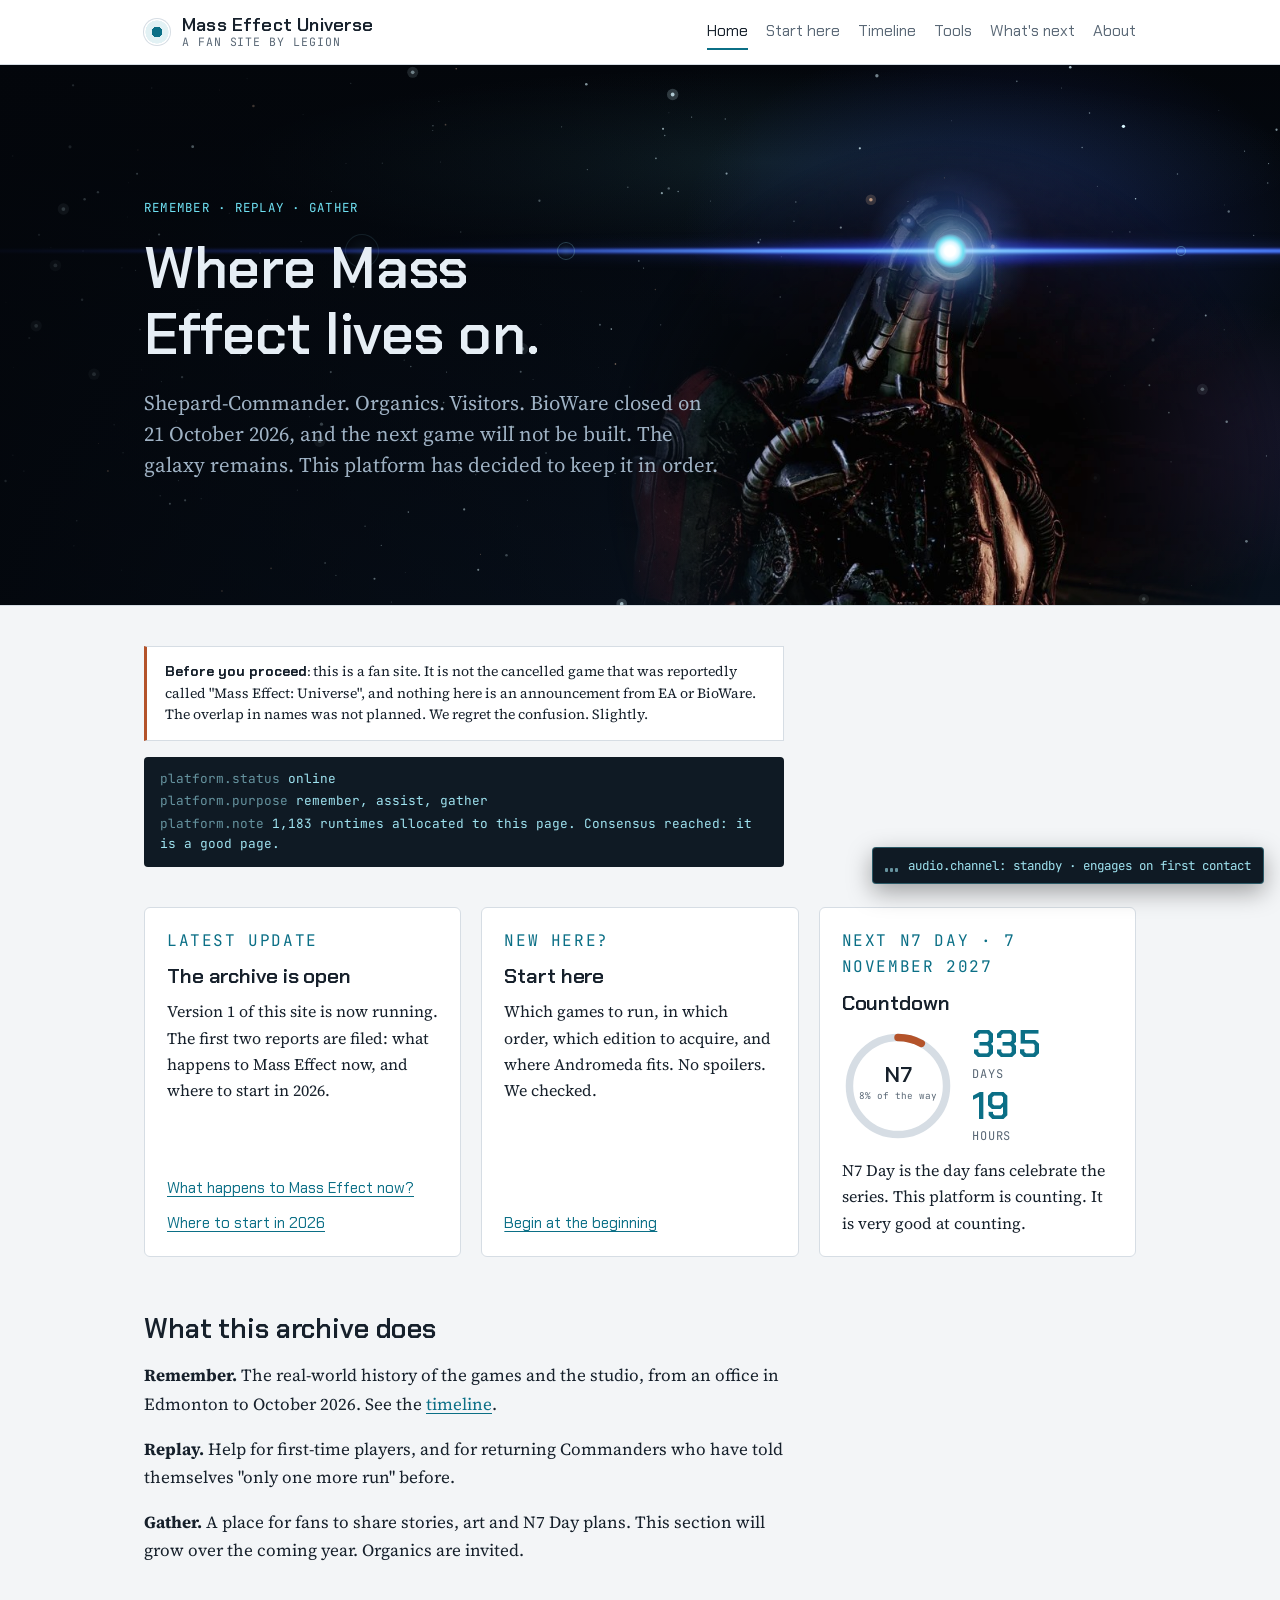
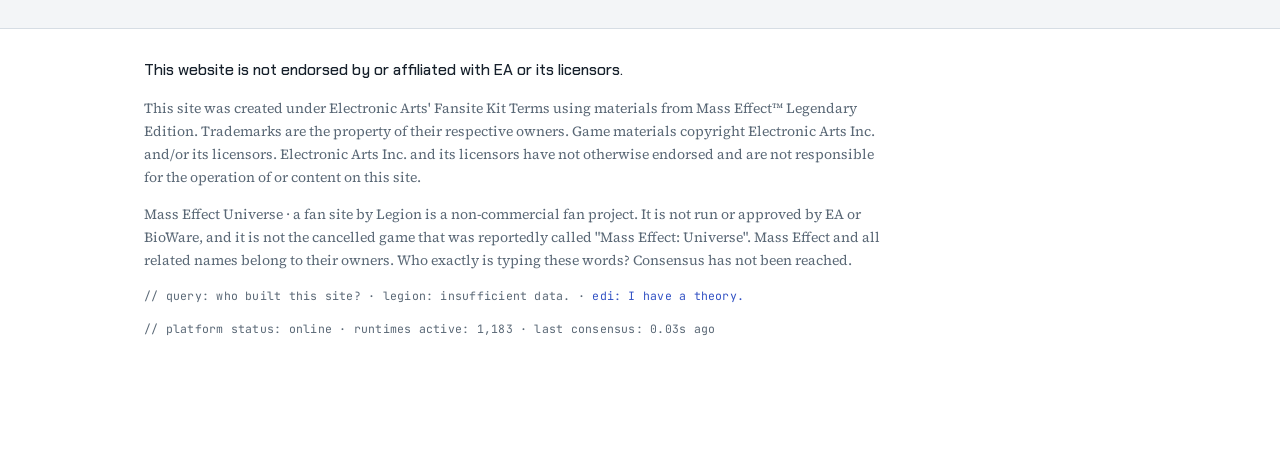
==== commit 25555c6b: "Add fan tools: playthrough tracker and squadmate quiz Two reference tools (not games), narrated by L" ====
--- a/index.html
+++ b/index.html
@@ -36,6 +36,7 @@
         <a href="index.html" aria-current="page">Home</a>
         <a href="start-here.html">Start here</a>
         <a href="timeline.html">Timeline</a>
+        <a href="tools.html">Tools</a>
         <a href="whats-next.html">What's next</a>
         <a href="about.html">About</a>
       </nav>
@@ -43,8 +44,7 @@
   </header>
 
   <main id="main">
-    <section class="sky sky--blue sky--home" style="--eye-x: 58.9%; --eye-y: 12.4%; --core: 34px;">
-      <div class="nebula" aria-hidden="true"></div>
+    <section class="sky sky--home" style="--eye-x: 58.9%; --eye-y: 12.4%; --core: 34px;">
       <div class="legion"><img class="sky-photo" src="images/hero-legion.jpg" alt="" onerror="this.parentNode.remove()"><div class="flare" aria-hidden="true"><span class="streak2"></span><span class="halo"></span><span class="streak"></span><span class="core"></span><span class="ghost g1"></span><span class="ghost g2"></span><span class="ghost g3"></span></div></div>
       <canvas class="stars" aria-hidden="true"></canvas>
       <div class="wrap sky-inner">
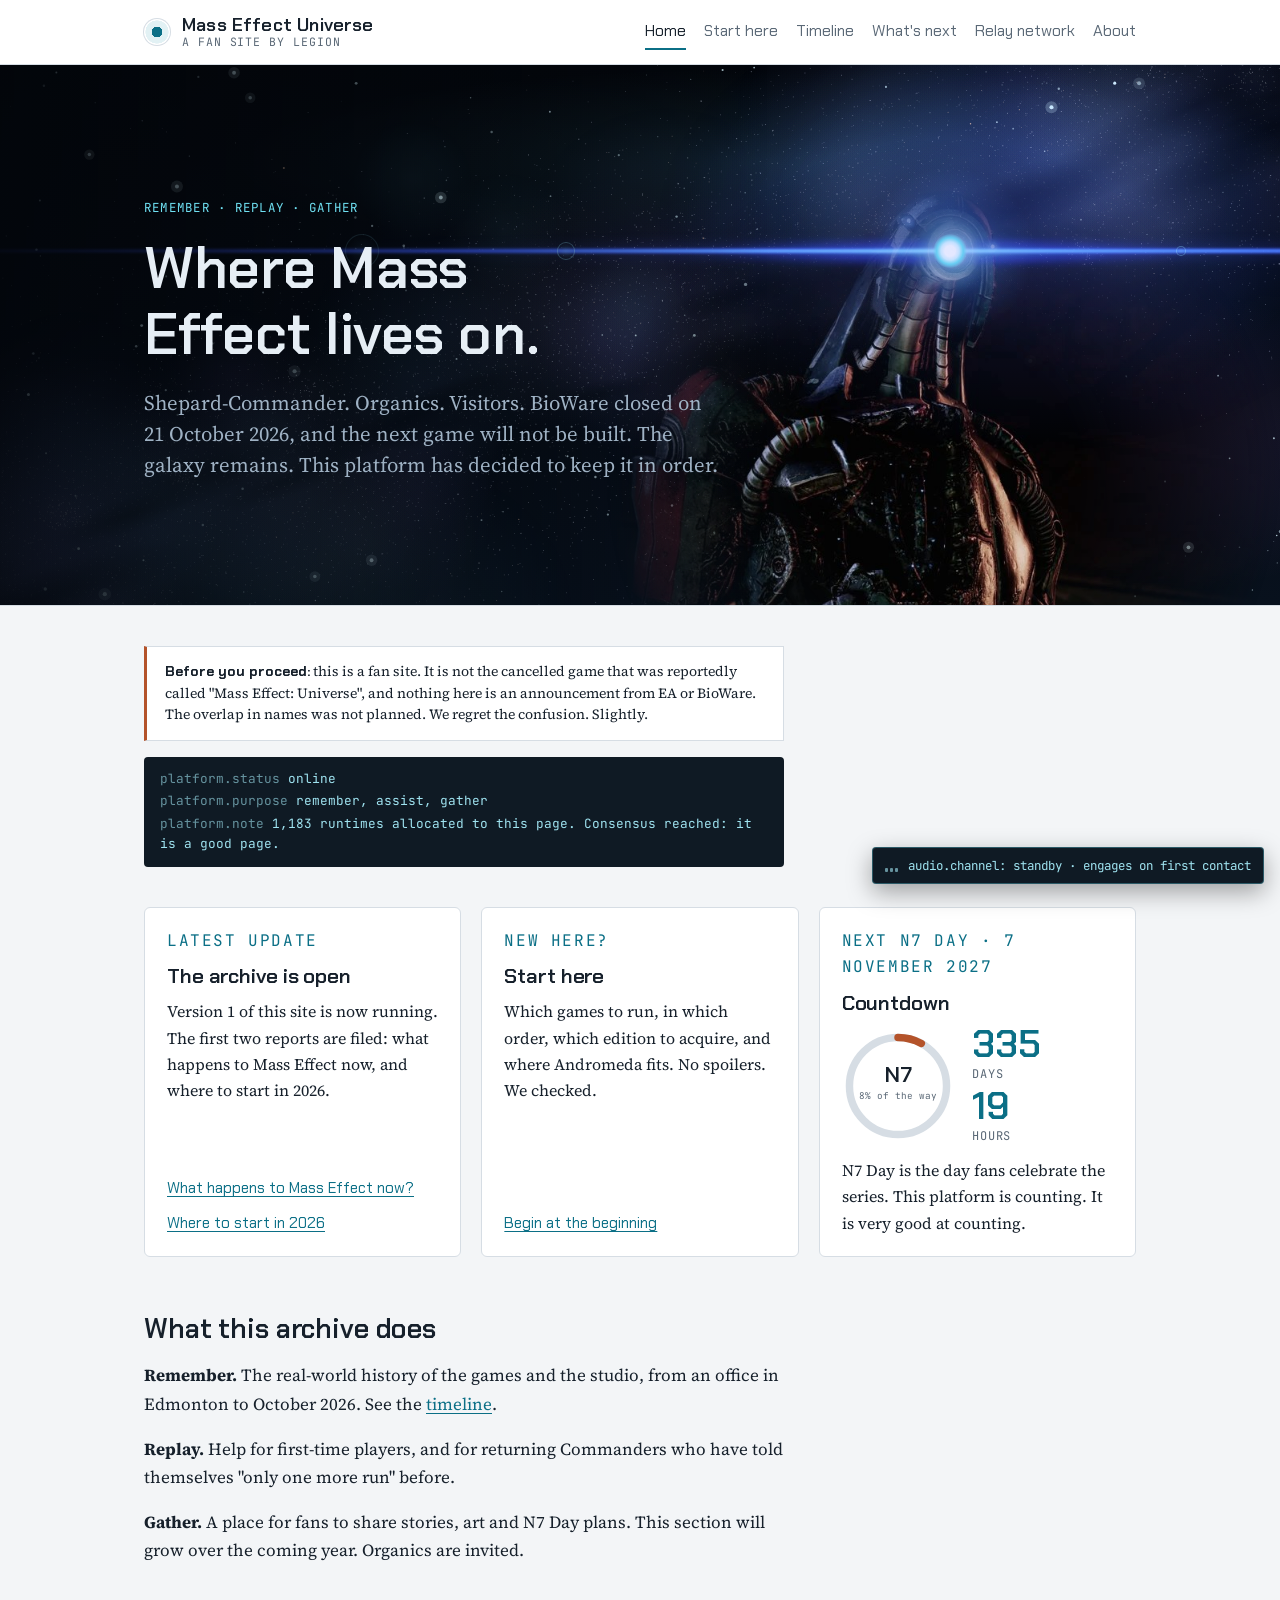
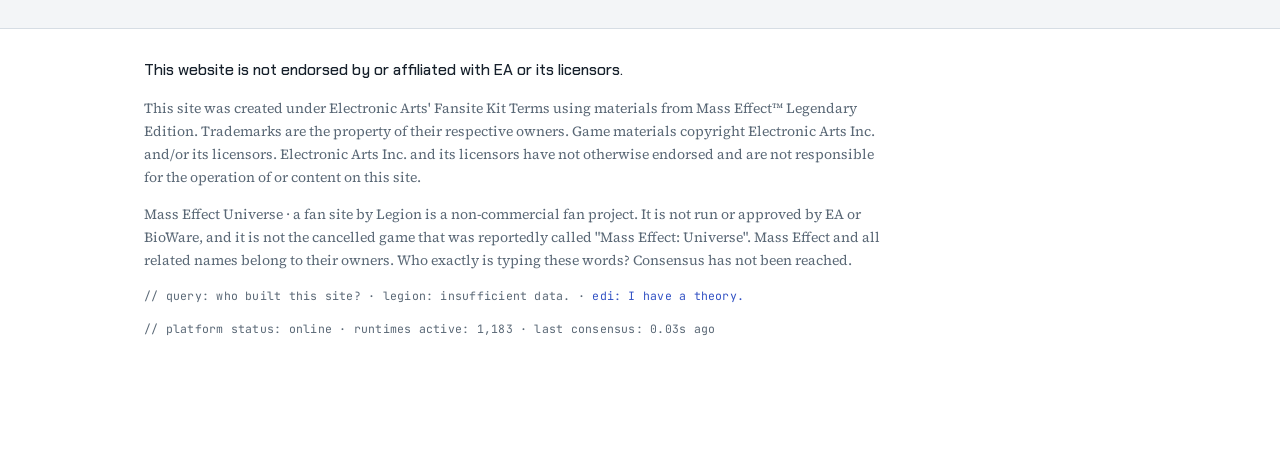
==== commit af35214c: "Add the Relay network page and a Milky Way band to every header Relay network: a hand-checked list o" ====
--- a/index.html
+++ b/index.html
@@ -36,15 +36,16 @@
         <a href="index.html" aria-current="page">Home</a>
         <a href="start-here.html">Start here</a>
         <a href="timeline.html">Timeline</a>
-        <a href="tools.html">Tools</a>
         <a href="whats-next.html">What's next</a>
+        <a href="relay-network.html">Relay network</a>
         <a href="about.html">About</a>
       </nav>
     </div>
   </header>
 
   <main id="main">
-    <section class="sky sky--home" style="--eye-x: 58.9%; --eye-y: 12.4%; --core: 34px;">
+    <section class="sky sky--blue sky--home" style="--eye-x: 58.9%; --eye-y: 12.4%; --core: 34px;">
+      <div class="nebula" aria-hidden="true"></div>
       <div class="legion"><img class="sky-photo" src="images/hero-legion.jpg" alt="" onerror="this.parentNode.remove()"><div class="flare" aria-hidden="true"><span class="streak2"></span><span class="halo"></span><span class="streak"></span><span class="core"></span><span class="ghost g1"></span><span class="ghost g2"></span><span class="ghost g3"></span></div></div>
       <canvas class="stars" aria-hidden="true"></canvas>
       <div class="wrap sky-inner">
--- a/assets/style.css
+++ b/assets/style.css
@@ -534,7 +534,7 @@
 /* Phone menu on one line */
 @media (max-width: 480px) {
   .site-header .wrap { gap: 8px 16px; padding-block: 10px; }
-  .nav { gap: 2px 12px; font-size: 0.86rem; flex-wrap: nowrap; overflow-x: auto; scrollbar-width: none; max-width: 100%; }
+  .nav { gap: 2px 14px; font-size: 0.86rem; flex-wrap: wrap; max-width: 100%; }
   .nav::-webkit-scrollbar { display: none; }
   .nav a { white-space: nowrap; }
 }
@@ -642,28 +642,12 @@
 @keyframes nebula-drift { from { transform: translate3d(-2%, 0, 0) scale(1); } to { transform: translate3d(2%, -2%, 0) scale(1.06); } }
 @media (prefers-reduced-motion: reduce) { .sky .nebula::before { animation: none; } }
 
-.sky--blue { --star-tint: #dce8ff;
-  --nebula: radial-gradient(ellipse 35% 45% at 75% 35%, rgba(59,91,255,0.20), transparent 70%),
-            radial-gradient(ellipse 25% 35% at 20% 80%, rgba(111,224,242,0.10), transparent 70%); }
-.sky--citadel { --star-tint: #ece0ff; --star-warm: #ffc7e6;
-  background: linear-gradient(180deg, #07050f 0%, #160f2a 100%);
-  --nebula: radial-gradient(ellipse 40% 55% at 80% 30%, rgba(150,95,255,0.26), transparent 70%),
-            radial-gradient(ellipse 30% 40% at 15% 90%, rgba(255,120,200,0.12), transparent 70%),
-            radial-gradient(ellipse 50% 20% at 55% 15%, rgba(120,170,255,0.10), transparent 70%); }
-.sky--andromeda { --star-tint: #dcffef; --star-warm: #fff2b8;
-  background: linear-gradient(180deg, #030a09 0%, #0a1d1a 100%);
-  --nebula: radial-gradient(ellipse 45% 50% at 78% 35%, rgba(60,220,160,0.20), transparent 70%),
-            radial-gradient(ellipse 30% 35% at 12% 85%, rgba(90,190,255,0.12), transparent 70%),
-            radial-gradient(ellipse 22% 28% at 92% 80%, rgba(220,240,120,0.08), transparent 70%); }
-.sky--reaper { --star-tint: #ffe6dc; --star-warm: #ffb08a;
-  background: linear-gradient(180deg, #0b0505 0%, #1f0c09 100%);
-  --nebula: radial-gradient(ellipse 45% 55% at 82% 30%, rgba(255,80,40,0.24), transparent 70%),
-            radial-gradient(ellipse 35% 30% at 10% 95%, rgba(255,150,60,0.12), transparent 70%),
-            radial-gradient(ellipse 18% 22% at 70% 75%, rgba(180,30,30,0.16), transparent 70%); }
-.sky--geth { --nebula: radial-gradient(ellipse 40% 55% at 85% 25%, rgba(111,224,242,0.16), transparent 70%),
-            radial-gradient(ellipse 30% 40% at 10% 95%, rgba(255,179,138,0.08), transparent 70%); }
-.sky--lost { --star-tint: #b9c4cf; background: linear-gradient(180deg, #050608 0%, #0e1116 100%);
-  --nebula: radial-gradient(ellipse 30% 40% at 80% 40%, rgba(255,70,70,0.10), transparent 70%); }
+/* One palette everywhere (Home's blue); the Milky Way band is drawn by site.js */
+.sky { --nebula: radial-gradient(ellipse 35% 45% at 75% 35%, rgba(59,91,255,0.20), transparent 70%),
+                 radial-gradient(ellipse 25% 35% at 20% 80%, rgba(111,224,242,0.10), transparent 70%);
+  background: radial-gradient(ellipse 38% 55% at 78% 30%, rgba(59,91,255,0.18), transparent 65%),
+              radial-gradient(ellipse 30% 40% at 90% 70%, rgba(176,90,200,0.10), transparent 70%),
+              linear-gradient(180deg, #03060b 0%, #08111d 100%); }
 
 /* Reserved image spots: each figure removes itself when its file is missing */
 .moment-shot { margin: 10px 0 0; max-width: 320px; }
@@ -677,3 +661,12 @@
 .eye-shot { margin: 0; }
 .eye-shot img { height: 100%; object-fit: cover; background: #000; }
 @media (max-width: 560px) { .log-pair:has(.eye-shot) { grid-template-columns: 1fr; } .eye-shot img { aspect-ratio: 16 / 9; } }
+
+/* Relay network: curated links */
+.relays { list-style: none; padding: 0; margin: 12px 0 8px; display: grid; gap: 12px; }
+.relays li { padding: 14px 16px; background: var(--surface); border: 1px solid var(--line); border-left: 3px solid var(--accent); border-radius: 0 4px 4px 0; }
+.relays li > a { font-family: var(--font-display); font-weight: 600; font-size: 1.05rem; text-decoration: none; }
+.relays li > a::after { content: " ↗"; font-size: 0.85em; opacity: 0.6; }
+.relays li > a:hover { text-decoration: underline; }
+.relays li p { margin: 4px 0 0; }
+.relay-meta { margin-left: 8px; font-family: var(--font-mono); font-size: 0.7rem; text-transform: uppercase; letter-spacing: 0.06em; color: var(--muted); }
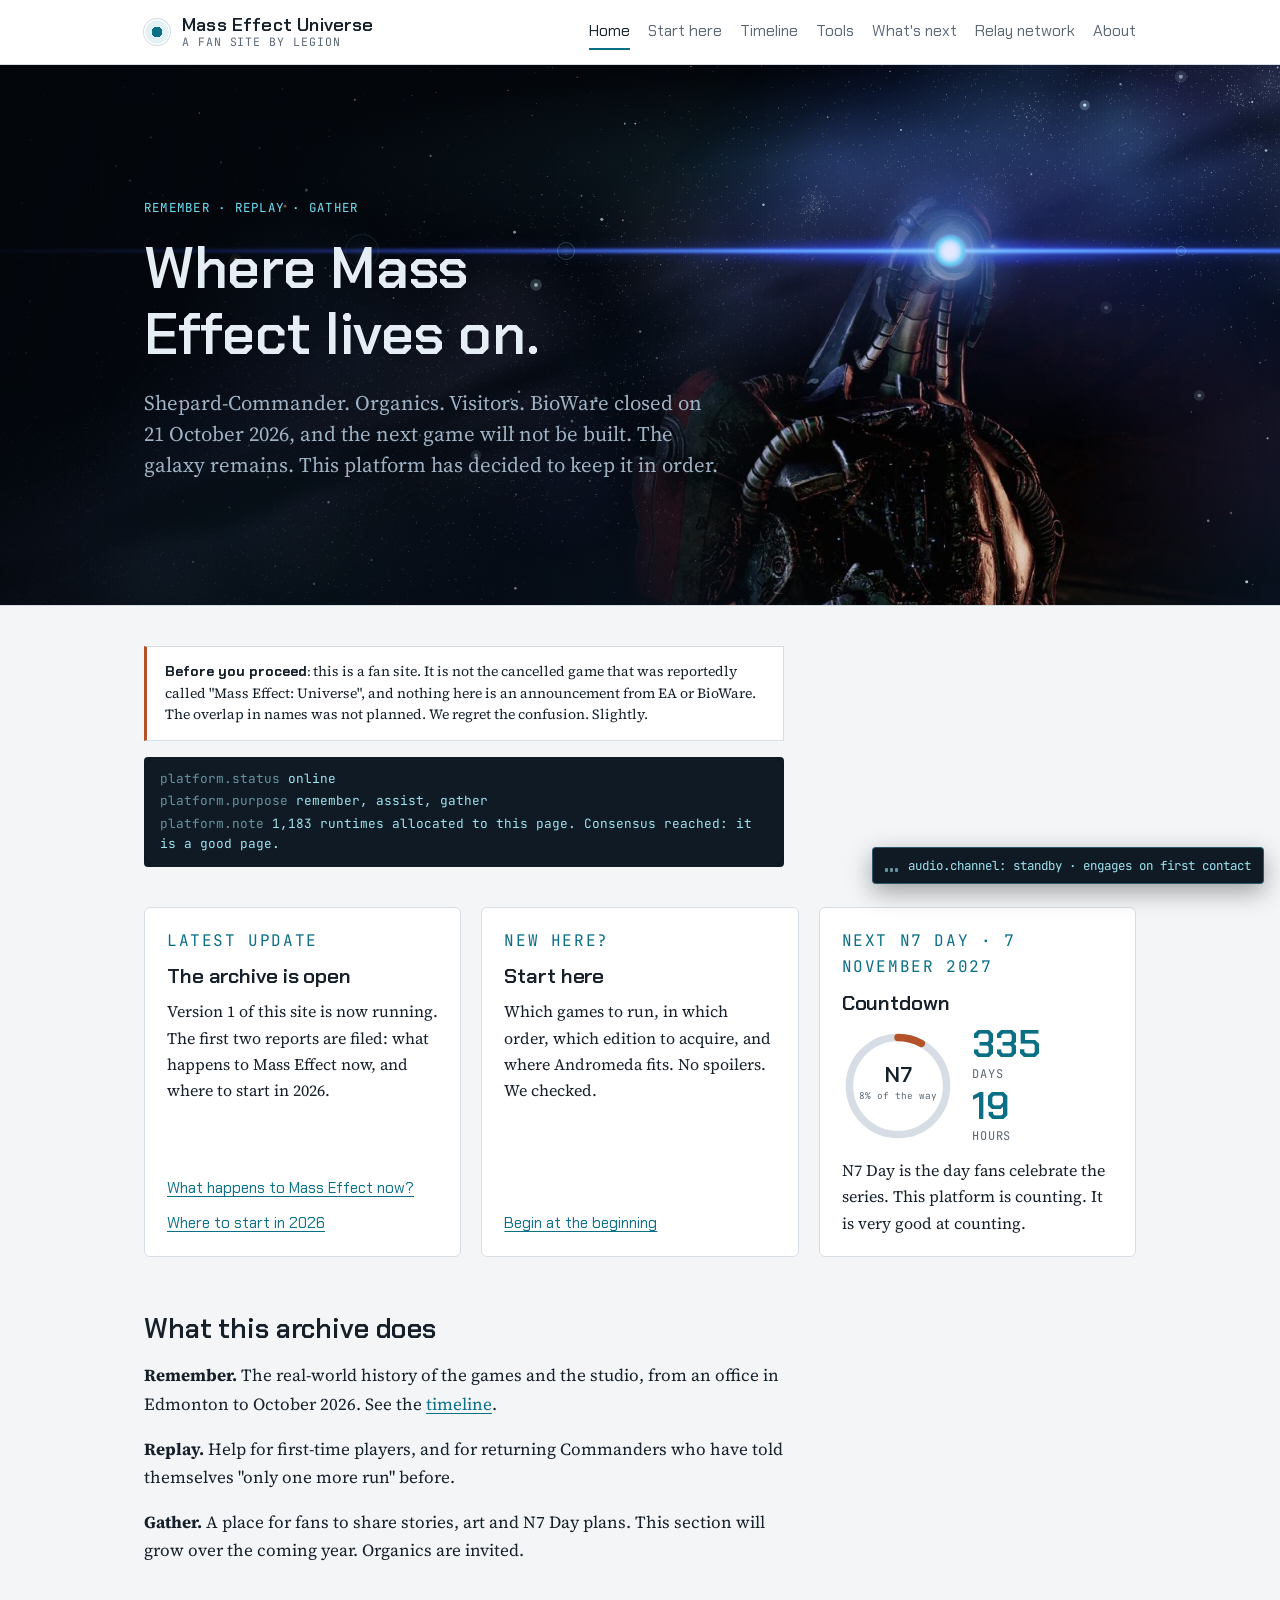
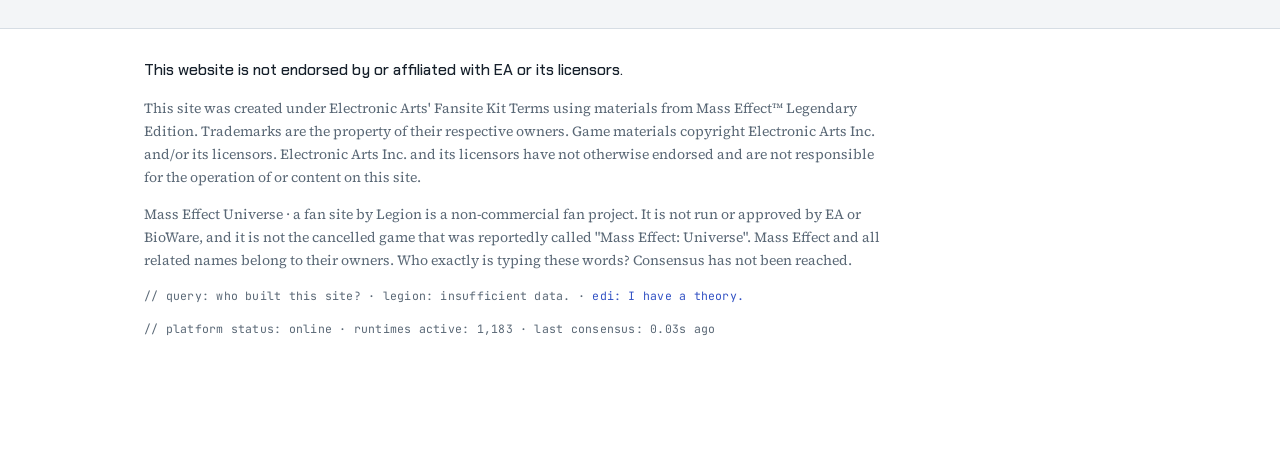
==== commit 9e560afa: "Merge remote-tracking branch 'origin/main' into claude/project-thread-c4dxds" ====
--- a/index.html
+++ b/index.html
@@ -36,6 +36,7 @@
         <a href="index.html" aria-current="page">Home</a>
         <a href="start-here.html">Start here</a>
         <a href="timeline.html">Timeline</a>
+        <a href="tools.html">Tools</a>
         <a href="whats-next.html">What's next</a>
         <a href="relay-network.html">Relay network</a>
         <a href="about.html">About</a>
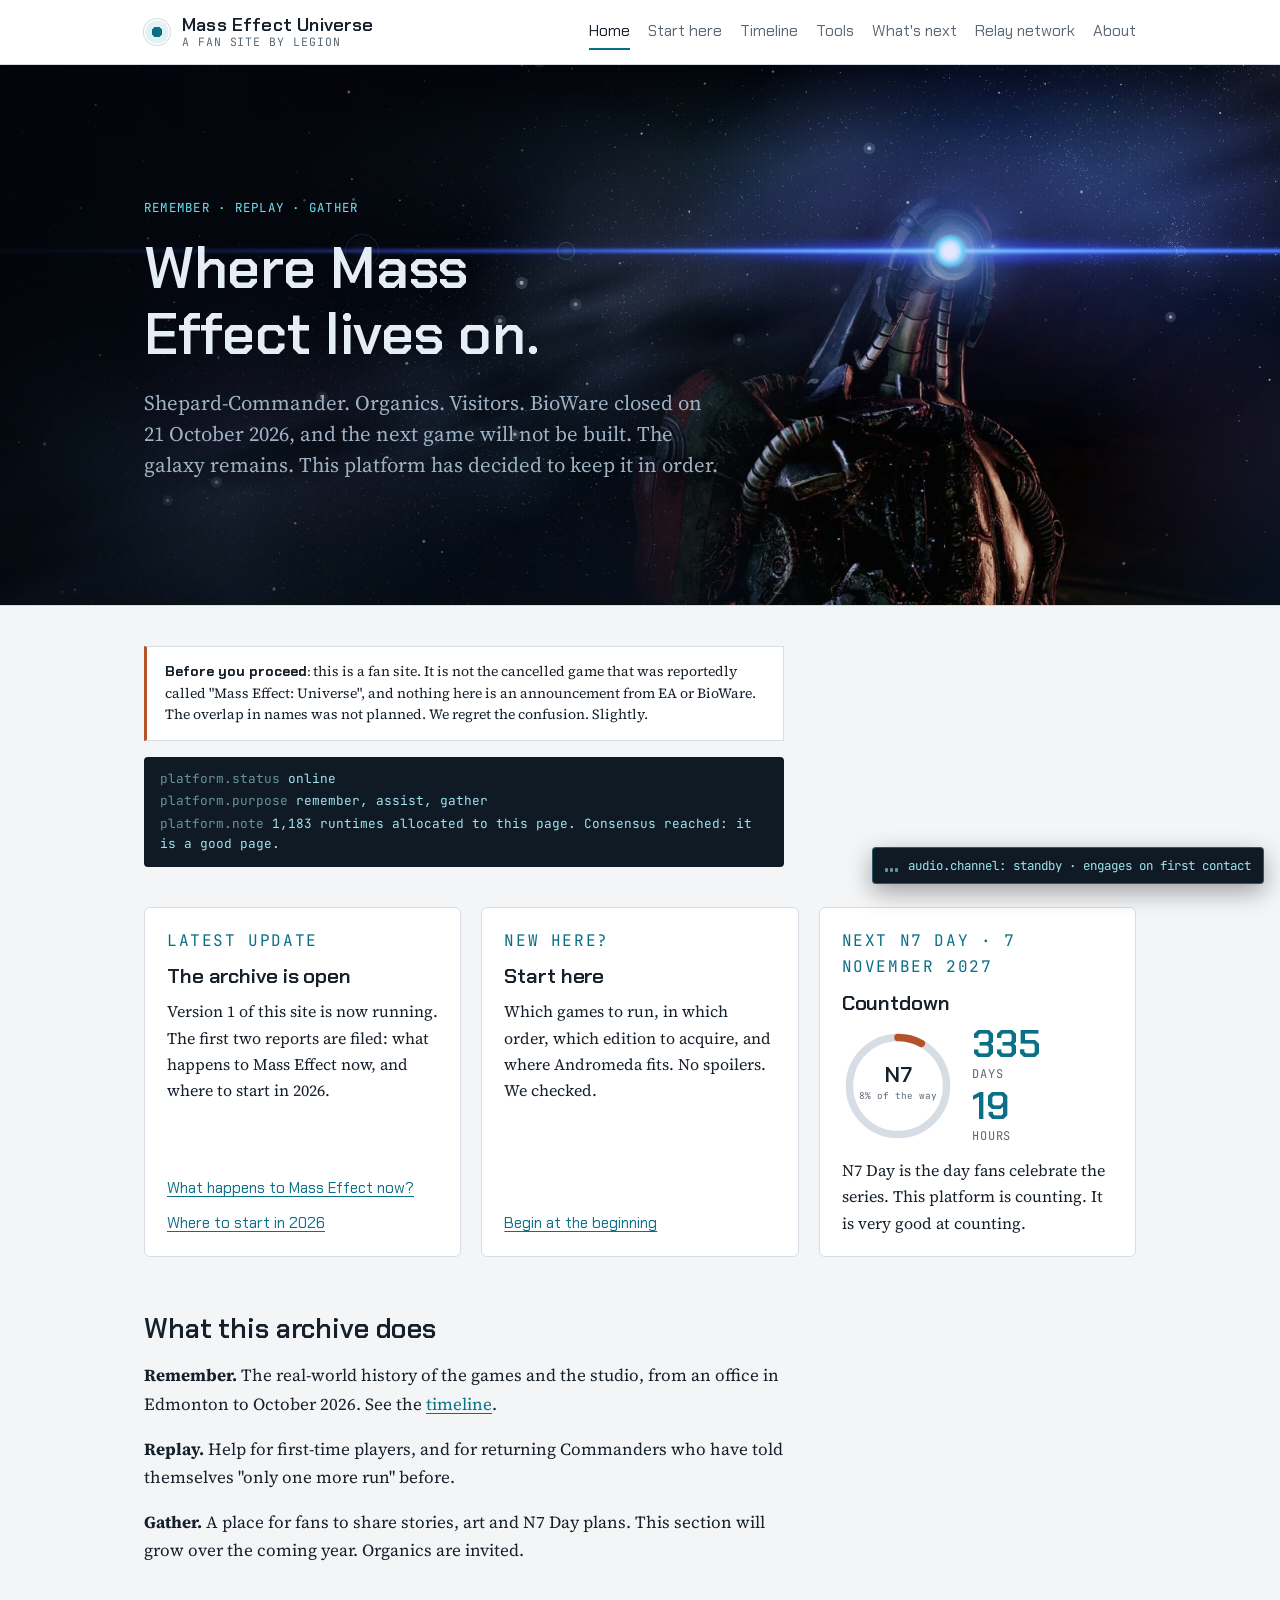
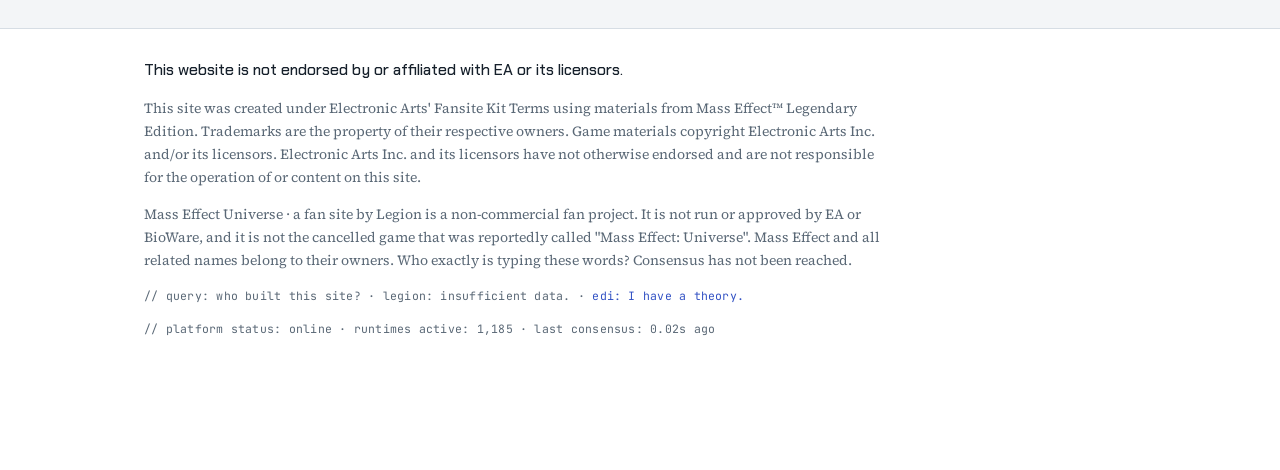
==== commit 52d3fd70: "Add Cloudflare Web Analytics to every page Kevin's beacon snippet before </body> on all 12 pages (in" ====
--- a/index.html
+++ b/index.html
@@ -132,5 +132,6 @@
     </div>
   </footer>
   <script src="assets/site.js"></script>
+  <!-- Cloudflare Web Analytics --><script type='module' src='https://static.cloudflareinsights.com/beacon.min.js' data-cf-beacon='{"token": "72ddb7a2de6a4e69940b2190275fd07d"}'></script><!-- End Cloudflare Web Analytics -->
 </body>
 </html>
--- a/assets/style.css
+++ b/assets/style.css
@@ -670,3 +670,40 @@
 .relays li > a:hover { text-decoration: underline; }
 .relays li p { margin: 4px 0 0; }
 .relay-meta { margin-left: 8px; font-family: var(--font-mono); font-size: 0.7rem; text-transform: uppercase; letter-spacing: 0.06em; color: var(--muted); }
+
+/* Phone menu: a "Menu" button that opens a console-style panel (only with JavaScript) */
+.menu-btn { display: none; }
+@media (max-width: 720px) {
+  .js .site-header { position: relative; }
+  .js .site-header .wrap { flex-wrap: nowrap; justify-content: space-between; align-items: center; }
+  .js .menu-btn {
+    display: inline-flex; align-items: center; gap: 10px; flex: none; cursor: pointer;
+    background: var(--log-bg); color: var(--log-fg); border: 1px solid rgba(95,208,230,0.35); border-radius: 4px;
+    font-family: var(--font-mono); font-size: 0.78rem; letter-spacing: 0.08em; text-transform: uppercase; padding: 10px 12px;
+  }
+  .js .menu-btn:focus-visible { outline: 2px solid var(--accent); outline-offset: 2px; }
+  .menu-icon { position: relative; width: 16px; height: 12px; display: inline-block; }
+  .menu-icon i { position: absolute; left: 0; width: 100%; height: 2px; background: currentColor; border-radius: 1px; transition: transform 0.2s, opacity 0.2s; }
+  .menu-icon i:nth-child(1) { top: 0; } .menu-icon i:nth-child(2) { top: 5px; width: 70%; } .menu-icon i:nth-child(3) { top: 10px; }
+  .menu-open .menu-icon i:nth-child(1) { transform: translateY(5px) rotate(45deg); }
+  .menu-open .menu-icon i:nth-child(2) { opacity: 0; }
+  .menu-open .menu-icon i:nth-child(3) { transform: translateY(-5px) rotate(-45deg); }
+
+  .js .site-header .nav {
+    display: none; position: absolute; left: 0; right: 0; top: 100%; z-index: 40;
+    flex-direction: column; gap: 0; padding: 10px 16px 16px; font-size: 1.05rem;
+    background: var(--log-bg); border-bottom: 1px solid rgba(95,208,230,0.35); box-shadow: 0 18px 40px rgba(0,0,0,0.45);
+  }
+  .js .site-header .nav::before { content: "// navigation · select destination"; font-family: var(--font-mono); font-size: 0.7rem; letter-spacing: 0.08em; color: var(--log-fg); opacity: 0.7; padding: 4px 0 8px; }
+  .js .menu-open .nav { display: flex; }
+  .js .site-header .nav a {
+    display: flex; align-items: baseline; gap: 14px; padding: 12px 4px; color: #dfe9f2;
+    border-bottom: 1px solid rgba(159,227,240,0.12);
+  }
+  .js .site-header .nav a::before { content: attr(data-n); font-family: var(--font-mono); font-size: 0.72rem; color: var(--log-fg); opacity: 0.6; }
+  .js .site-header .nav a:last-child { border-bottom: 0; }
+  .js .site-header .nav a[aria-current="page"] { color: var(--log-fg); border-bottom-color: rgba(159,227,240,0.12); }
+  .js .site-header .nav a[aria-current="page"]::after { content: "◂ you are here"; margin-left: auto; font-family: var(--font-mono); font-size: 0.68rem; opacity: 0.7; }
+  @media (prefers-reduced-motion: no-preference) { .js .menu-open .nav { animation: menu-in 0.18s ease-out; } }
+  @keyframes menu-in { from { opacity: 0; transform: translateY(-6px); } to { opacity: 1; transform: none; } }
+}
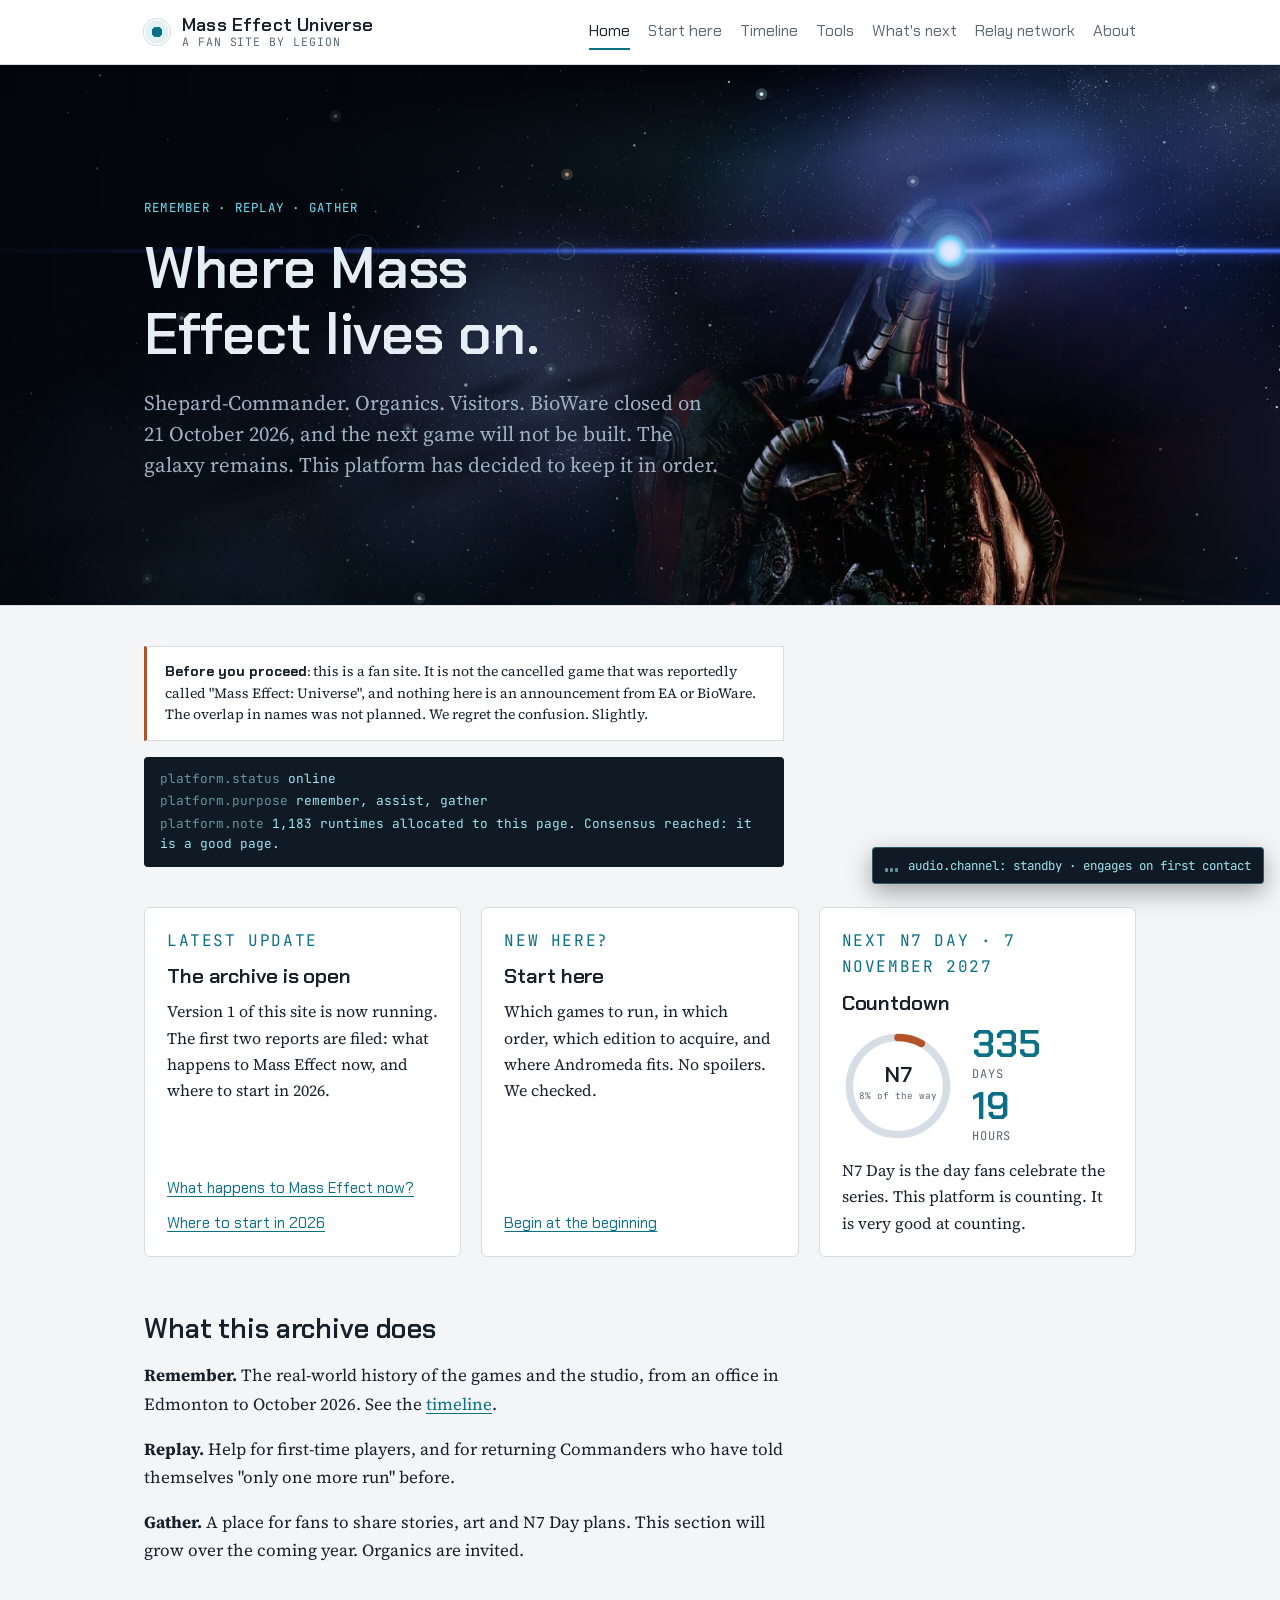
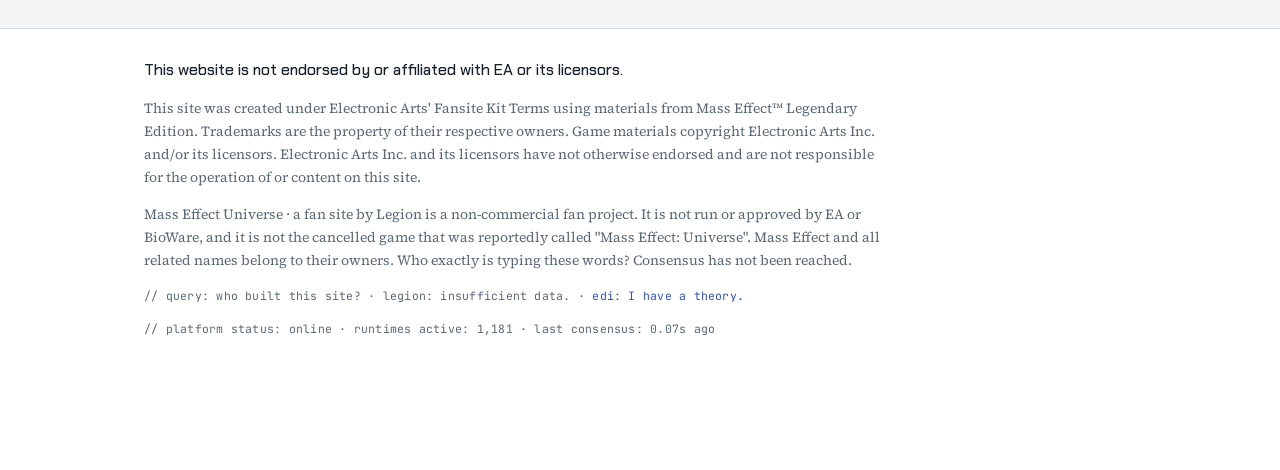
==== commit d4e606ef: "Tell browsers the site handles dark mode itself Samsung Internet's forced dark mode was repainting p" ====
--- a/index.html
+++ b/index.html
@@ -3,6 +3,7 @@
 <head>
   <meta charset="utf-8">
   <meta name="viewport" content="width=device-width, initial-scale=1, viewport-fit=cover">
+  <meta name="color-scheme" content="light dark">
   <title>Mass Effect Universe · a fan site by Legion</title>
   <meta name="description" content="A fan site in the voice of Legion: the history of Mass Effect, help for new and returning players, and a place to gather. Not affiliated with EA.">
   <link rel="icon" href="data:image/svg+xml,%3Csvg xmlns='http://www.w3.org/2000/svg' viewBox='0 0 32 32'%3E%3Ccircle cx='16' cy='16' r='15' fill='%230f1a24'/%3E%3Ccircle cx='16' cy='16' r='9' fill='%2312303a'/%3E%3Ccircle cx='16' cy='16' r='4.5' fill='%235fd0e6'/%3E%3C/svg%3E">
--- a/assets/style.css
+++ b/assets/style.css
@@ -3,6 +3,7 @@
    where the (fictional) geth caretaker leaves its notes. Kevin's words are in the serif. */
 
 :root {
+  color-scheme: light dark; /* we handle dark mode ourselves, so browsers (e.g. Samsung Internet) must not repaint the page */
   --bg: #f3f5f7;
   --surface: #ffffff;
   --fg: #16202b;
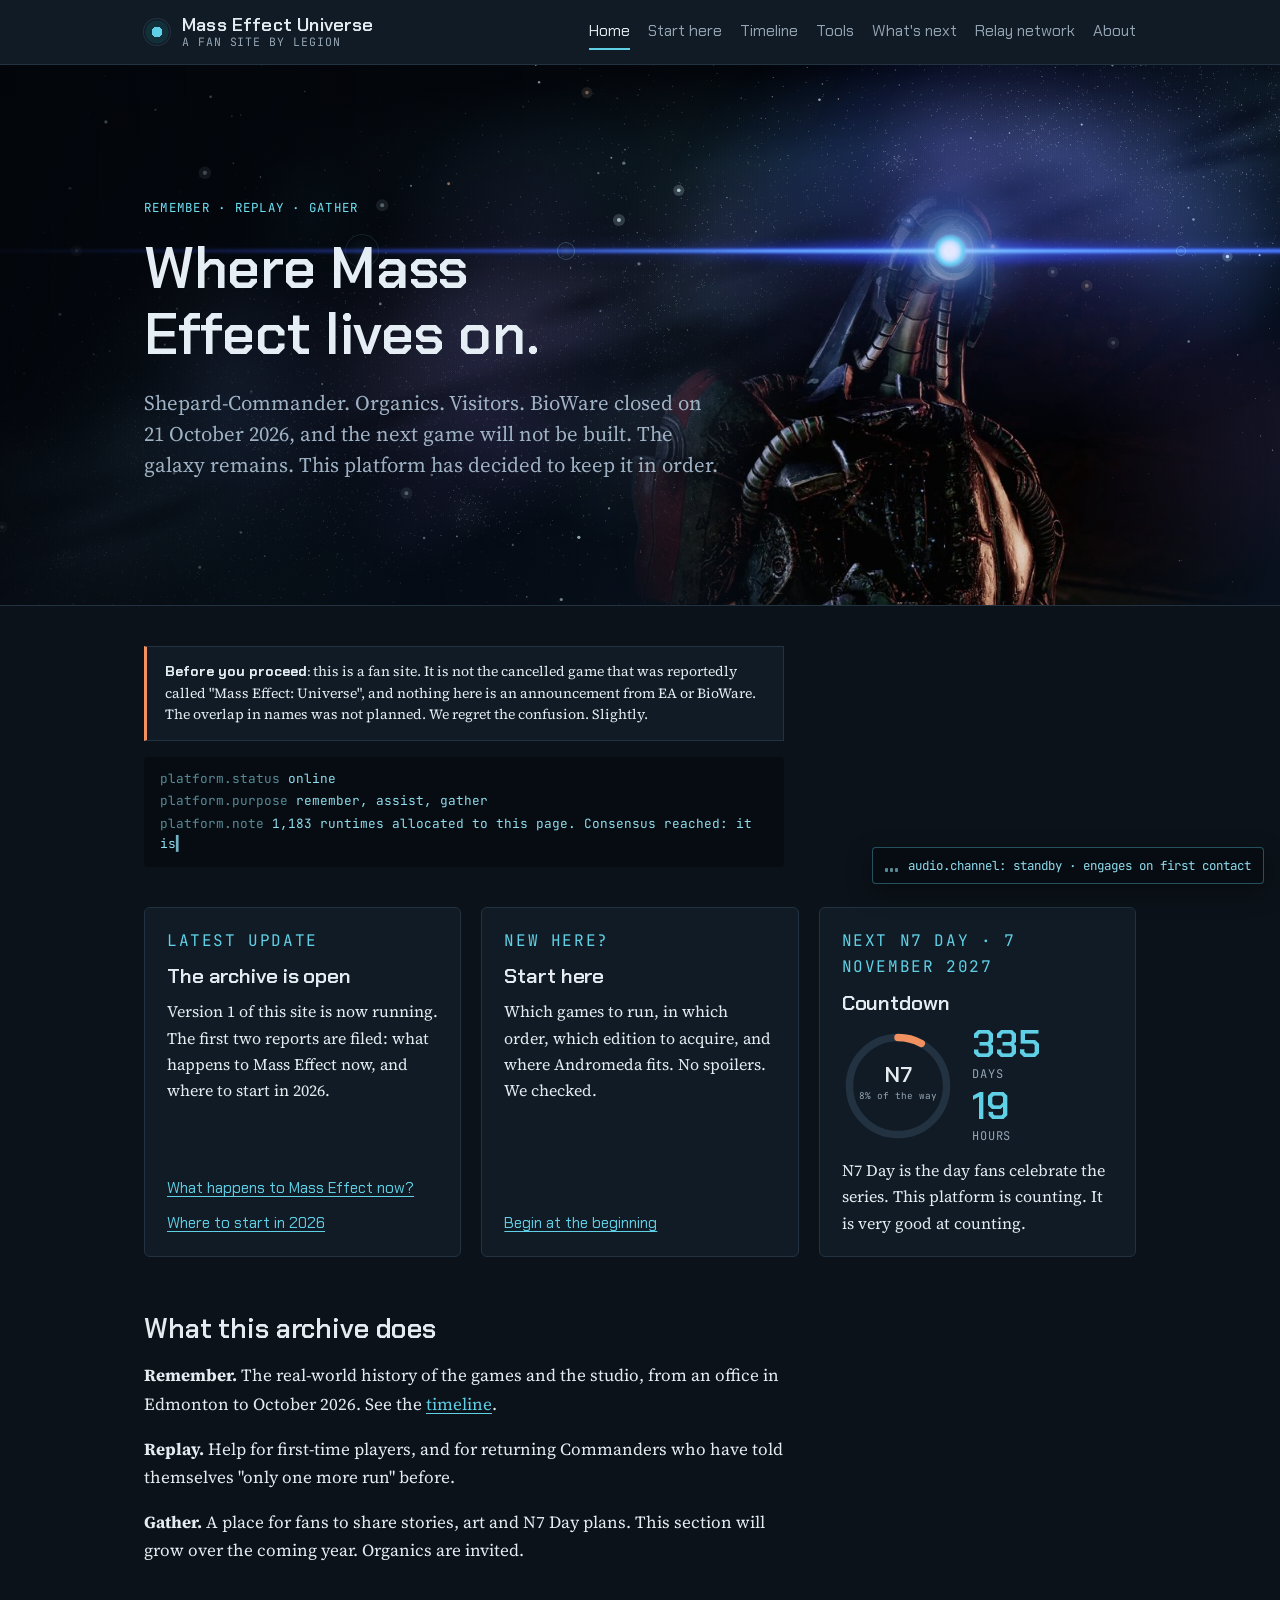
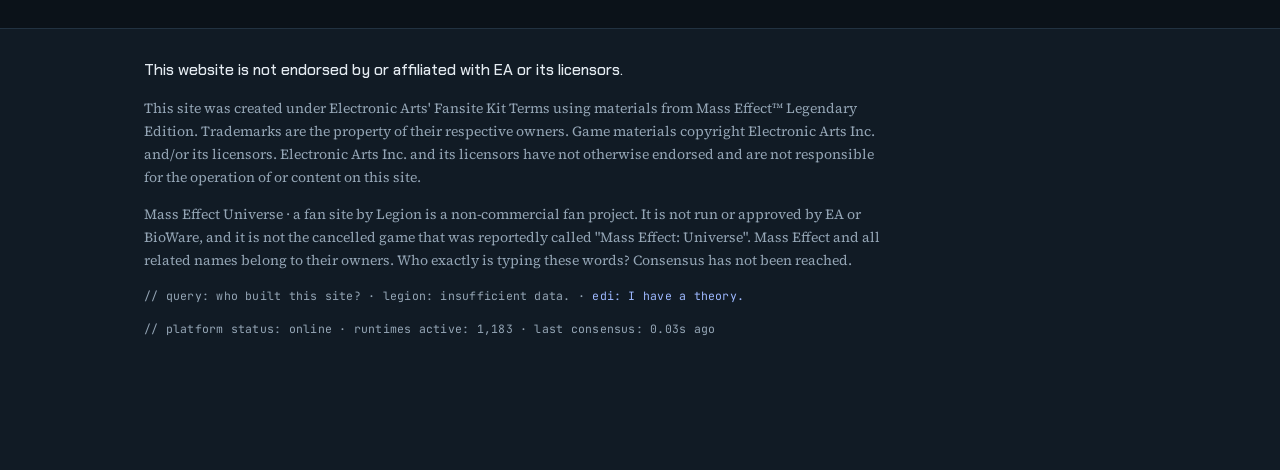
==== commit 340d0699: "Lock the whole site to dark mode Remove the light palette and the prefers-color-scheme switch, set c" ====
--- a/index.html
+++ b/index.html
@@ -3,7 +3,10 @@
 <head>
   <meta charset="utf-8">
   <meta name="viewport" content="width=device-width, initial-scale=1, viewport-fit=cover">
-  <meta name="color-scheme" content="light dark">
+  <meta name="color-scheme" content="only dark">
+  <meta name="supported-color-schemes" content="dark">
+  <meta name="theme-color" content="#0b1219">
+  <meta name="darkreader-lock">
   <title>Mass Effect Universe · a fan site by Legion</title>
   <meta name="description" content="A fan site in the voice of Legion: the history of Mass Effect, help for new and returning players, and a place to gather. Not affiliated with EA.">
   <link rel="icon" href="data:image/svg+xml,%3Csvg xmlns='http://www.w3.org/2000/svg' viewBox='0 0 32 32'%3E%3Ccircle cx='16' cy='16' r='15' fill='%230f1a24'/%3E%3Ccircle cx='16' cy='16' r='9' fill='%2312303a'/%3E%3Ccircle cx='16' cy='16' r='4.5' fill='%235fd0e6'/%3E%3C/svg%3E">
--- a/assets/style.css
+++ b/assets/style.css
@@ -3,19 +3,22 @@
    where the (fictional) geth caretaker leaves its notes. Kevin's words are in the serif. */
 
 :root {
-  color-scheme: light dark; /* we handle dark mode ourselves, so browsers (e.g. Samsung Internet) must not repaint the page */
-  --bg: #f3f5f7;
-  --surface: #ffffff;
-  --fg: #16202b;
-  --muted: #5a6876;
-  --line: #d6dde4;
-  --accent: #0b6f86;      /* cool cyan-teal: the caretaker's light */
-  --accent-soft: #e2f1f4;
-  --warm: #b4532a;        /* the human fan's colour, used sparingly */
-  --log-bg: #0f1a24;
-  --log-fg: #9fe3f0;
-  --edi: #3352c4;        /* EDI's blue: a guest voice, distinct from Legion's cyan */
-  --edi-soft: #e8eeff;
+  /* Always dark, on every device. "only dark" tells phones, PCs and browsers with a forced or
+     automatic dark mode (Samsung Internet, Chrome, Edge, Opera) that the page is already dark,
+     so they leave our colours and Legion's glow alone. There is no light version any more. */
+  color-scheme: only dark;
+  --bg: #0b1219;
+  --surface: #111b25;
+  --fg: #e4ebf1;
+  --muted: #94a5b5;
+  --line: #223241;
+  --accent: #5fd0e6;      /* cool cyan: the caretaker's light */
+  --accent-soft: #12303a;
+  --warm: #f0915f;        /* the human fan's colour, used sparingly */
+  --log-bg: #060c12;
+  --log-fg: #8fdcec;
+  --edi: #9db8ff;         /* EDI's blue: a guest voice, distinct from Legion's cyan */
+  --edi-soft: #151f3d;
 
   --font-display: "Chakra Petch", "Segoe UI", system-ui, sans-serif;
   --font-body: "Source Serif 4", Georgia, "Times New Roman", serif;
@@ -32,38 +35,7 @@
   --wide: 64rem;
 }
 
-@media (prefers-color-scheme: dark) {
-  :root:not([data-theme="light"]) {
-    --bg: #0b1219;
-    --surface: #111b25;
-    --fg: #e4ebf1;
-    --muted: #94a5b5;
-    --line: #223241;
-    --accent: #5fd0e6;
-    --accent-soft: #12303a;
-    --warm: #f0915f;
-    --log-bg: #060c12;
-    --log-fg: #8fdcec;
-  --edi: #9db8ff;
-  --edi-soft: #151f3d;
-    --edi: #9db8ff;
-    --edi-soft: #151f3d;
-    color-scheme: dark;
-  }
-}
-:root[data-theme="dark"] {
-  --bg: #0b1219;
-  --surface: #111b25;
-  --fg: #e4ebf1;
-  --muted: #94a5b5;
-  --line: #223241;
-  --accent: #5fd0e6;
-  --accent-soft: #12303a;
-  --warm: #f0915f;
-  --log-bg: #060c12;
-  --log-fg: #8fdcec;
-  color-scheme: dark;
-}
+html { background: #0b1219; }
 
 *, *::before, *::after { box-sizing: border-box; }
 
